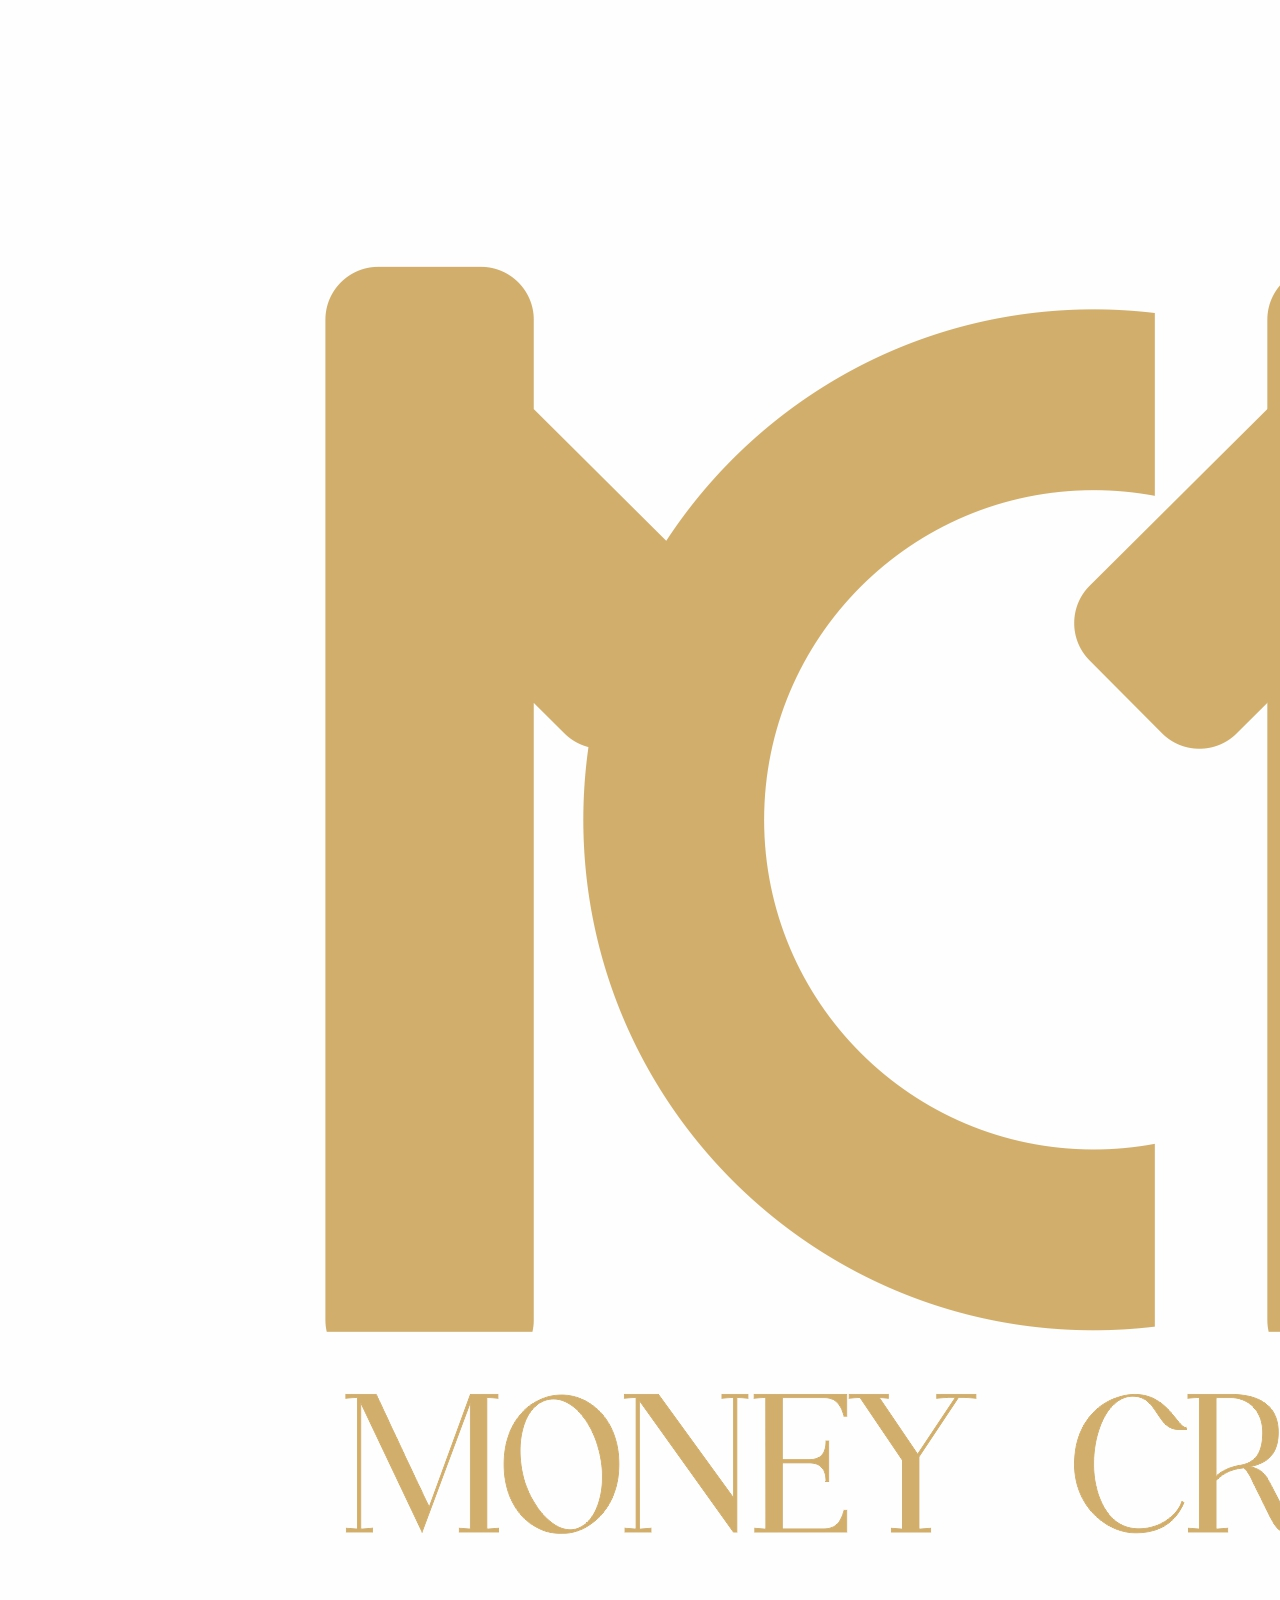
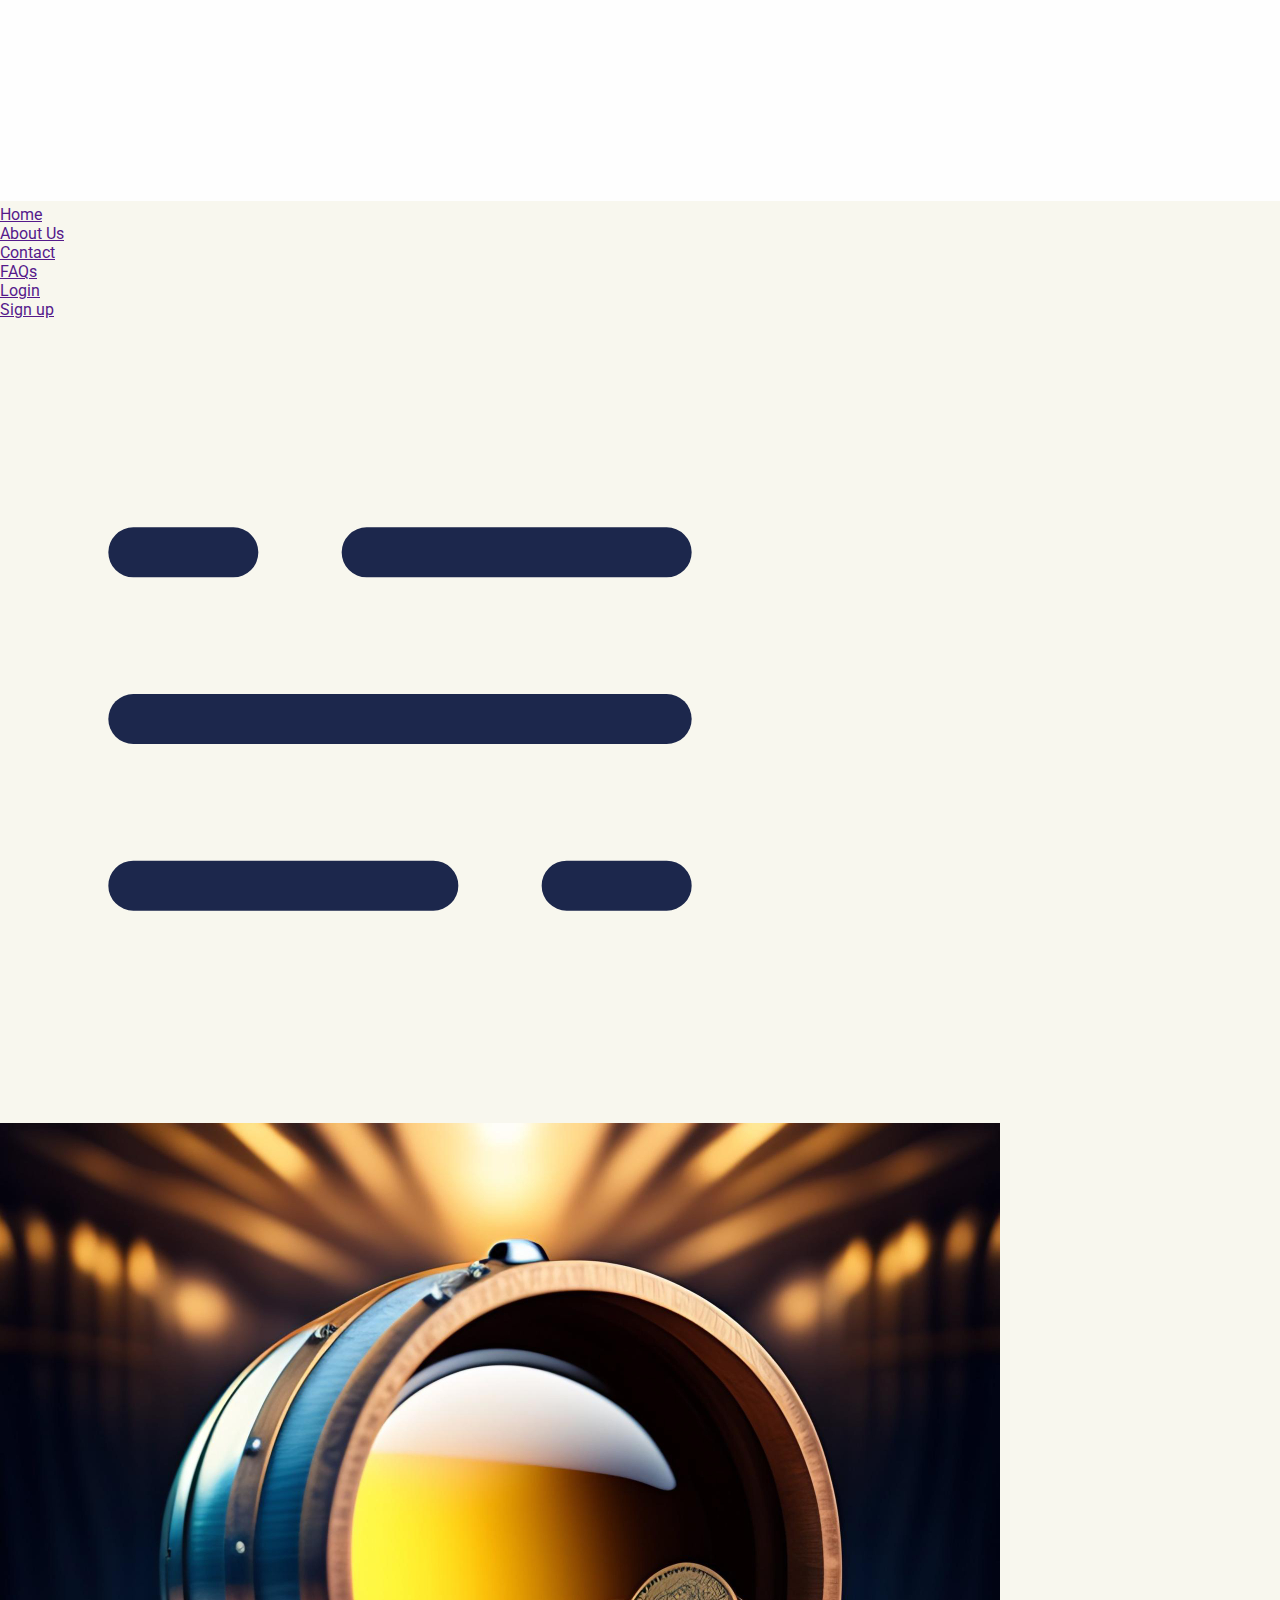
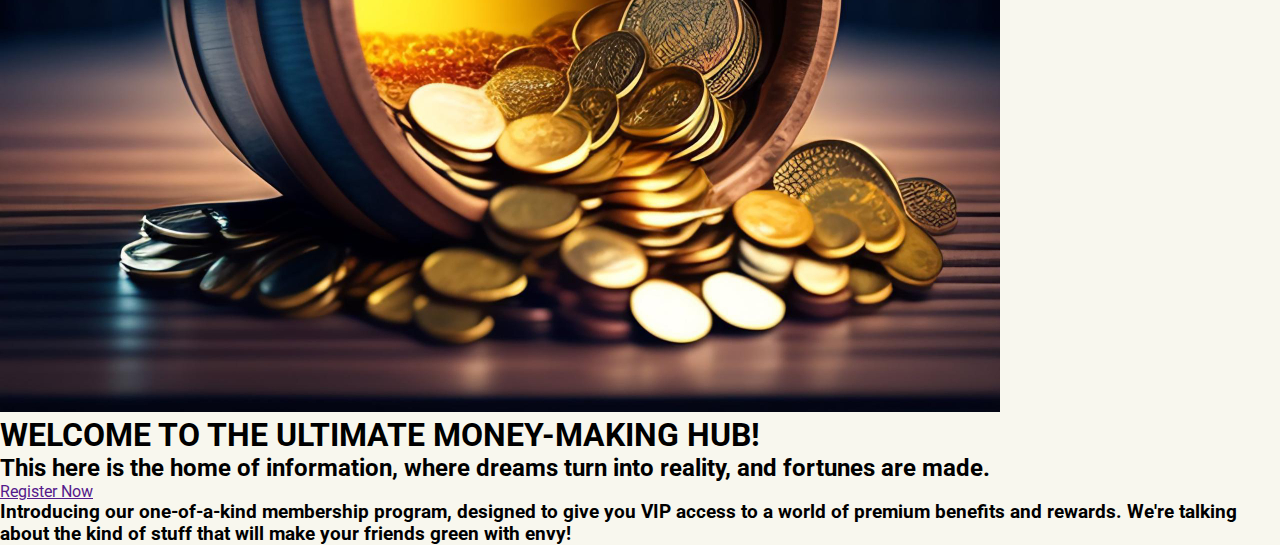
==== index.html @ 282dfa85 "Add files via upload" ====
<!DOCTYPE html>
<html lang="en">
<head>
    <meta charset="UTF-8">
    <meta name="viewport" content="width=device-width, initial-scale=1.0">
    <link rel="shortcut icon" href="Images/Money Crib 2.jpg" type="image/x-icon">
    <link href="https://fonts.googleapis.com/css2?family=Space+Mono:ital,wght@0,400;0,700;1,400;1,700&display=swap" rel="stylesheet">
    <link href="https://fonts.googleapis.com/css2?family=Roboto:ital,wght@0,300;0,400;0,500;0,700;0,900;1,300;1,400;1,500;1,700;1,900&display=swap" rel="stylesheet">
    <link rel="stylesheet" href="style.css">
    <title>MoneyCrib | Hompage</title>
</head>
<body>
    
    <main>
        <nav class="mobile-nav">
            <a href="index.html"><img class="logo" src="Images/Money Crib 2.jpg" alt=""></a>
            <div class="menu-container">
                <ul>
                    <li><a href="">Home</a></li>
                    <li><a href="">About Us</a></li>
                    <li><a href="">Contact</a></li>
                    <li><a href="">FAQs</a></li>
                    <ul>
                        <li><a href="">Login</a></li>
                        <li><a href="">Sign up</a></li>
                        
                    </ul>
                </ul>
            </div>
            <img class="hamburger-menu" src="Images/hamburger-menu-svgrepo-com.svg" alt="">
        </nav>
        
        <section>
            <div>
                <div class="Image-container">
                    <img class="gold-image" src="Images/barrel-with-gold-coins-it-lot-gold-coins-top.jpg" alt="gold-coins">
                    <div class="paragraph-container">
                        <h1>
                            WELCOME TO THE ULTIMATE MONEY-MAKING HUB!
                        </h1>
                    </div>
                </div>
            </div>

            <h2 class="this-here">This here is the home of   information, where dreams turn into reality, and fortunes are made.
            </h2>

            <a class="register-link" href="">Register Now</a>

            <h3 class="Introducing">
                Introducing our one-of-a-kind membership program, designed to give you VIP access to a world of 
                premium benefits and rewards. We're talking about the kind of stuff that will make your friends green 
                with envy!
            </h3>

            

        </section>
        

    </main>








</body>
</html>
---- style.css ----
*{
    margin: 0;
    padding: 0;
}

body {
    background-color: rgb(248, 247, 238);
    font-family: "Roboto", Arial, Helvetica, sans-serif;
    
}


:root {
    --clr-primary-1: rgb(141, 120, 0);
    --clr-primary-2: rgb(255, 255, 255);

    --ff-primary: "Roboto", sans-serif;
    --ff-secondary: "Space Mono", sans-serif;
}

@media (width <= 600px) {
    .mobile-nav {
        background-color: rgb(255, 252, 235);
        padding: 20px 40px;
        display: flex;
        align-items: center;
        justify-content: space-between;
        box-shadow: 5px 5px 5px rgba(0,0,0, .2);
        position: relative;
        margin: auto;
    }
    
    .logo {
        width: 60px;
        border-radius: 50%;
    }
    
    .hamburger-menu {
        width: 50px;
        
    }
    
    .menu-container {
        display: none;
        position: absolute;
        bottom: -370px;
        left: 0;
        right: 0;
    }
    
    .menu-container li {
        list-style: none;
        display: block;
    }
    
    .menu-container ul li a {
        display: block;
        text-decoration: none;
        background-color: rgb(43, 36, 1);
        color: white;
        padding: 20px;
        font-size: large;
        transition: .3s;
    }
    
    .menu-container ul li a:hover {
        padding-left: 40px;
        background-color: rgb(92, 77, 1);
    }

    .Image-container {
        display: flex;
        position: relative;
        margin: auto;
        
    }

    .gold-image {
        width: 100%;
    }

    .paragraph-container {
        background-color: var(--clr-primary-1);
        position: absolute;
        bottom: -50px;
        margin: 0 30px;
        padding: 15px;
        box-shadow: 5px 5px 5px rgba(0,0,0, .2);
    }

    .paragraph-container h1 {
        text-align: center;
        color: var(--clr-primary-2);
        font-family: var(--ff-secondary);
        line-height: 30px;
    }

    .this-here {
        margin: 0 30px;
        margin-top: 80px;
        margin-bottom: 30px;
        text-align: center;
        font-weight: 900;
        line-height: 30px;
        
    }

    .register-link {
        text-decoration: none;
        background-color: var(--clr-primary-1);
        color: var(--clr-primary-2);
        font-size: large;
        display: flex;
        justify-content: center;
        margin: 0 60px;
        padding: 20px;
        border: none;
        border-radius: 10px;
        font-weight: 800;
        margin-bottom: 30px;
    }

    .Introducing {
        text-align: center;
        margin: 0 30px;
        margin-bottom: 300px;
        font-weight: 400;
        line-height: 30px;
    }
}


@media (width >= 600px ) {

}
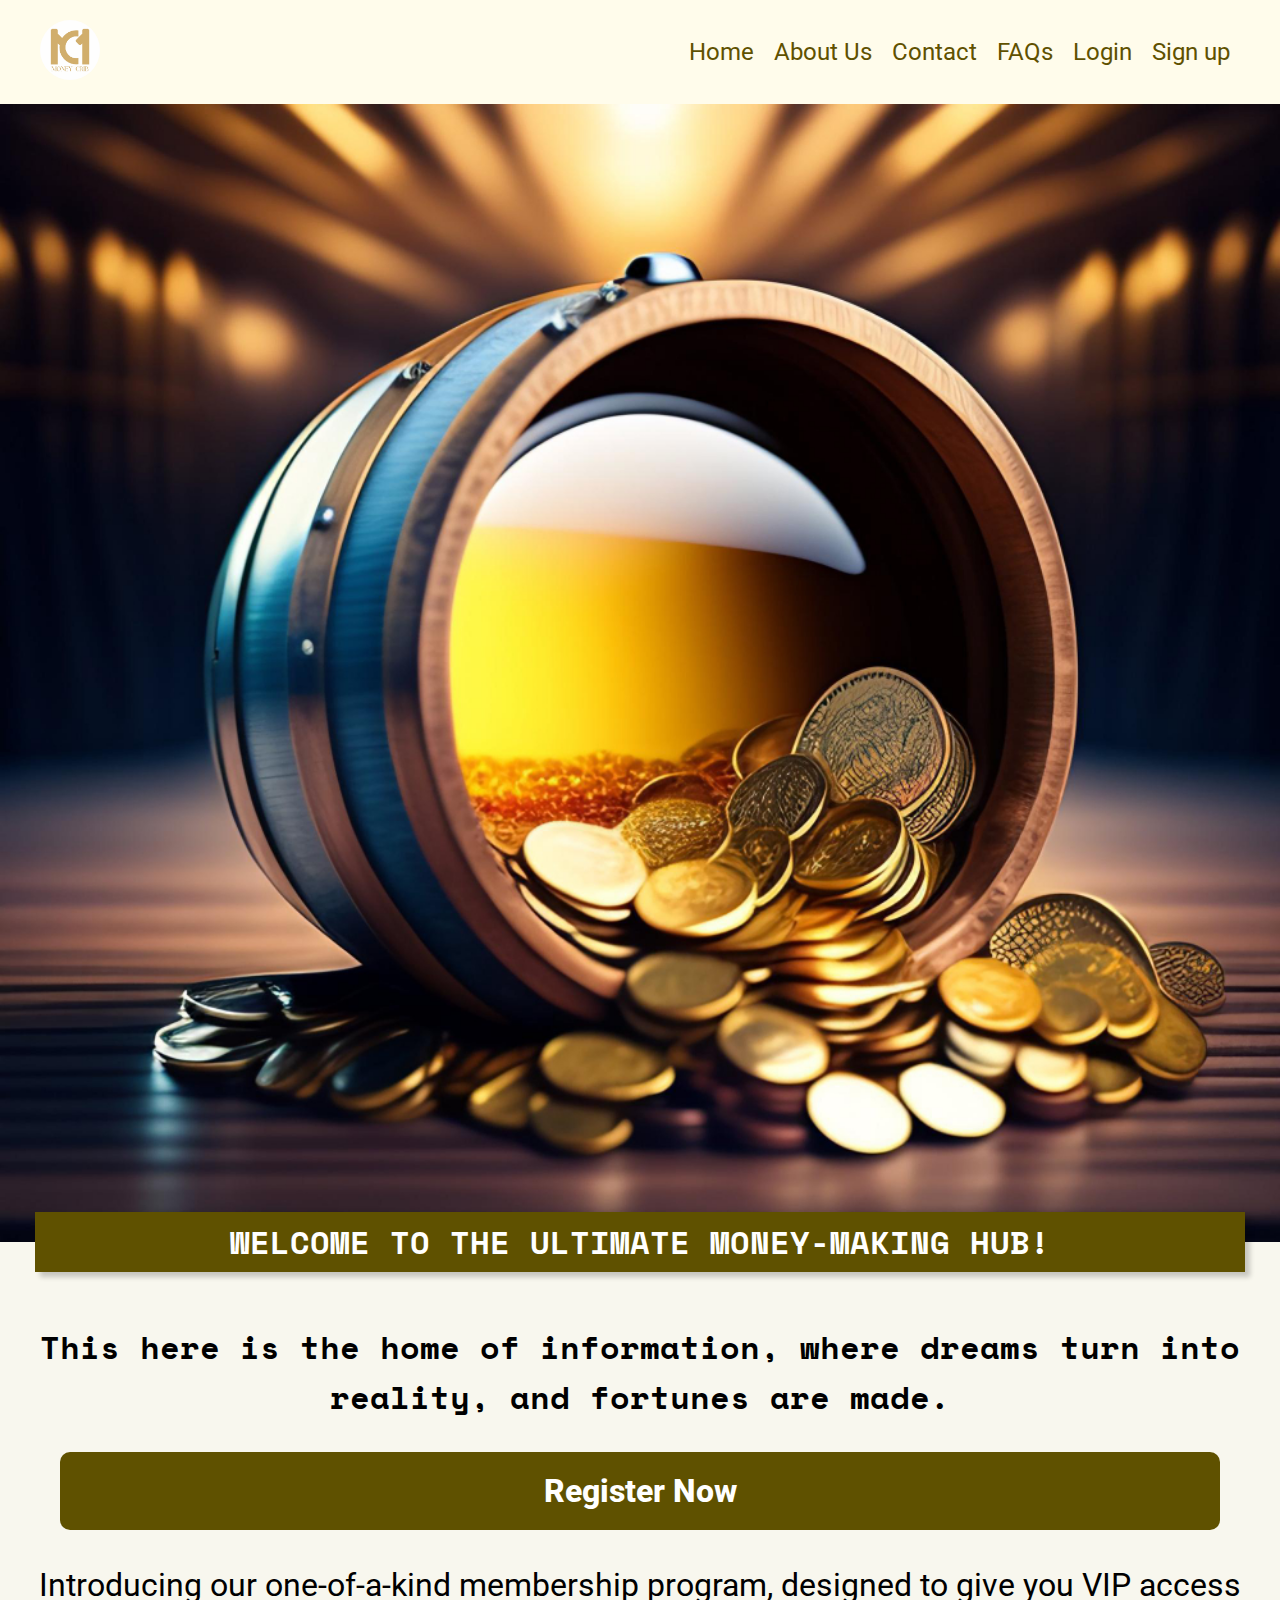
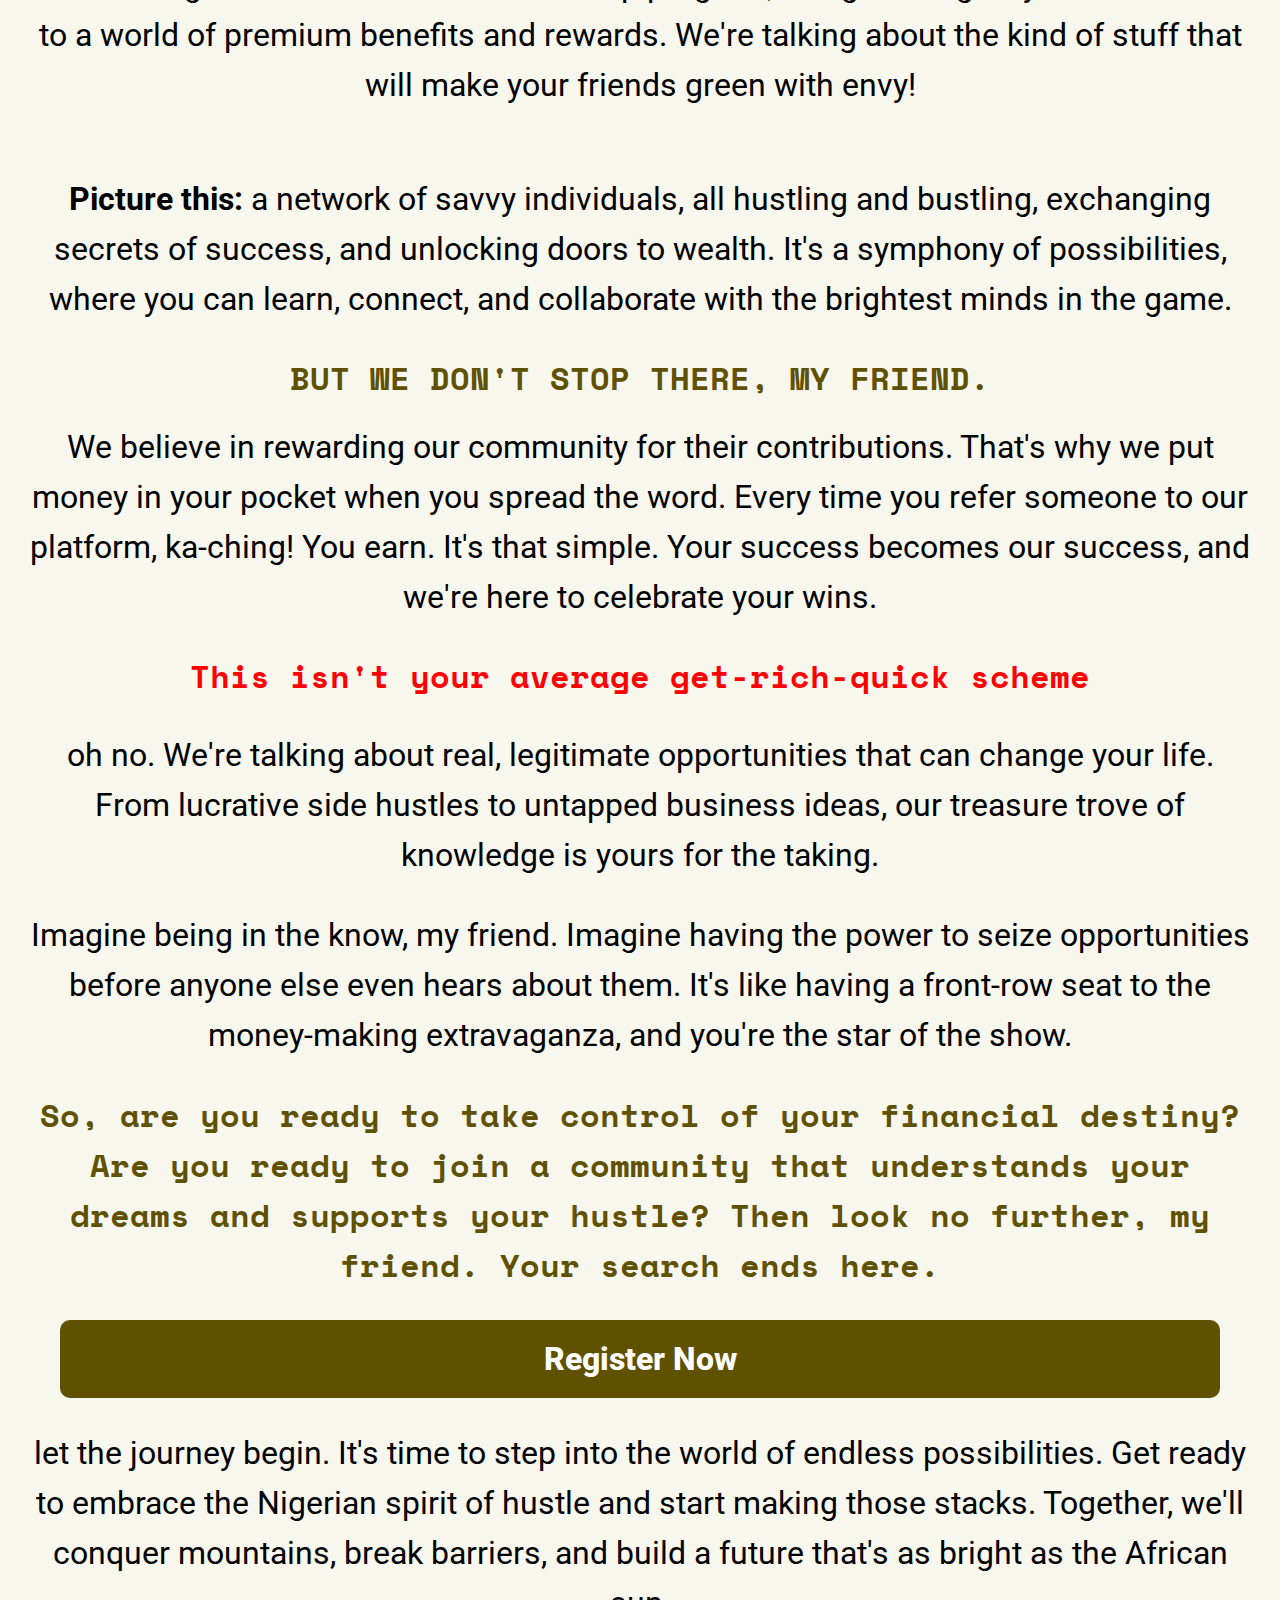
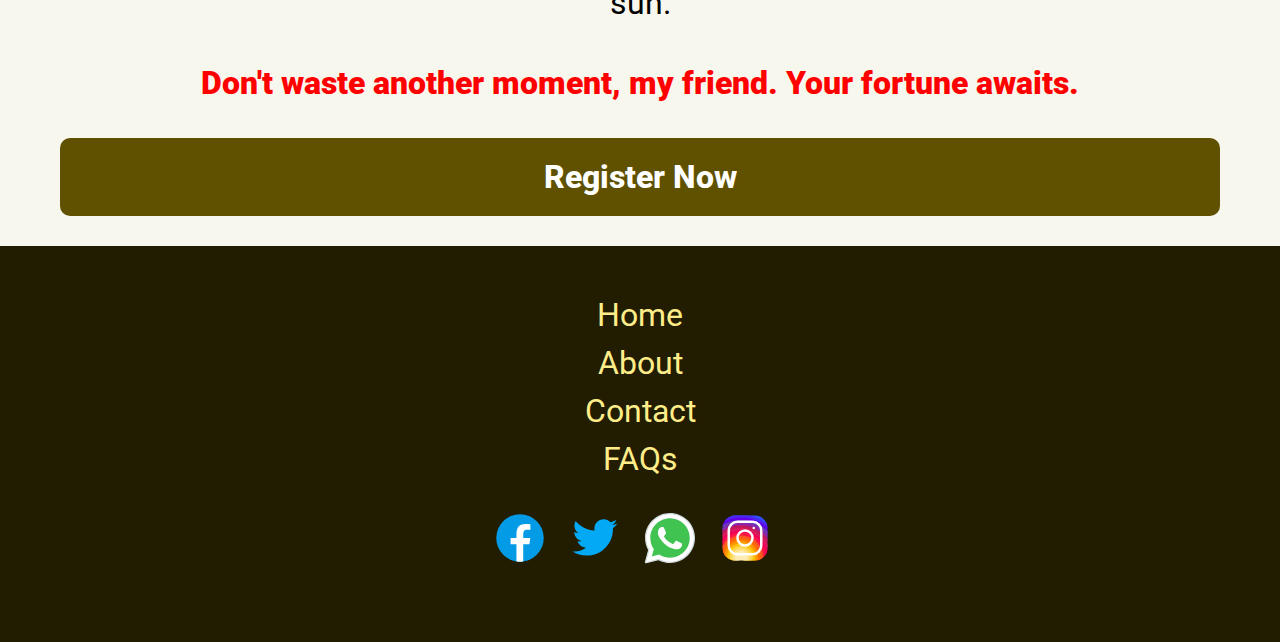
==== commit 832b8731: "Add files via upload" ====
--- a/index.html
+++ b/index.html
@@ -42,7 +42,7 @@
                 </div>
             </div>
 
-            <h2 class="this-here">This here is the home of   information, where dreams turn into reality, and fortunes are made.
+            <h2 class="this-here">This      here is the home of   information, where dreams turn into reality, and fortunes are made.
             </h2>
 
             <a class="register-link" href="">Register Now</a>
@@ -53,10 +53,99 @@
                 with envy!
             </h3>
 
-            
+            <div>
+                <img class="thoughtful-man" src="Images/closeup-shot-thoughtful-african-american-man-rubbing-beard-looking-upper-left-corner-focused-thinking.jpg" alt="">
 
+                <h3 class="Introducing">
+                    <b>Picture this:</b> a network of savvy individuals, all hustling and bustling, exchanging secrets of success, and 
+                    unlocking doors to wealth. It's a symphony of possibilities, where you can learn, connect, and 
+                    collaborate with the brightest minds in the game.
+                </h3>
+            </div>
+
+            <h1 class="stop-there">
+                But we don't stop there, my friend.
+            </h1>
+
+            <h3 class="we-believe">
+                We believe in rewarding our community for their contributions. 
+                That's why we put money in your pocket when you spread the word. Every time you refer someone to 
+                our platform, ka-ching! You earn. It's that simple. Your success becomes our success, and we're here to 
+                celebrate your wins.
+            </h3>
+
+            <h1 class="scheme">
+                This isn't your average get-rich-quick scheme
+            </h1>
+
+            <h3 class="oh-no">
+                oh no. We're talking about real, legitimate opportunities 
+                that can change your life. From lucrative side hustles to untapped business ideas, our treasure trove of 
+                knowledge is yours for the taking.
+            </h3>
+
+            <h3 class="oh-no">
+                Imagine being in the know, my friend. Imagine having the power to seize opportunities before anyone 
+                else even hears about them. It's like having a front-row seat to the money-making extravaganza, and 
+                you're the star of the show.
+            </h3>
+
+            <h1 class="ready">
+                So, are you ready to take control of your financial destiny? Are you ready to join a community that 
+                understands your dreams and supports your hustle? Then look no further, my friend. Your search ends 
+                here.
+            </h1>
+
+            <a class="register-link" href="">Register Now</a>
+
+            <h3 class="journey-begin">
+                let the journey begin. It's time to step into the world of endless 
+                possibilities. Get ready to embrace the Nigerian spirit of hustle and start making those stacks. Together, 
+                we'll conquer mountains, break barriers, and build a future that's as bright as the African sun.
+
+                <h3 class="dont-waste">Don't waste another moment, my friend. Your fortune awaits.</h3>
+            </h3>
+
+            <a class="register-link" href="">Register Now</a>
         </section>
         
+
+        <footer>
+            <div class="links-container">
+                <ul>
+                    <li><a href="">Home</a></li>
+                    <li><a href="">About</a></li>
+                    <li><a href="">Contact</a></li>
+                    <li><a href="">FAQs</a></li>
+                </ul>
+            </div>
+                
+            <div class="social-icon-container">
+                <ul class="social-list">
+                    <li>
+                        <svg xmlns="http://www.w3.org/2000/ svg" x="0px" y="0px" width="100" height="100" viewBox="0 0 48 48">
+                            <path fill="#039be5" d="M24 5A19 19 0 1 0 24 43A19 19 0 1 0 24 5Z"></path><path fill="#fff" d="M26.572,29.036h4.917l0.772-4.995h-5.69v-2.73c0-2.075,0.678-3.915,2.619-3.915h3.119v-4.359c-0.548-0.074-1.707-0.236-3.897-0.236c-4.573,0-7.254,2.415-7.254,7.917v3.323h-4.701v4.995h4.701v13.729C22.089,42.905,23.032,43,24,43c0.875,0,1.729-0.08,2.572-0.194V29.036z"></path>
+                        </svg>
+                    </li>
+                    <li>
+                        <svg xmlns="http://www.w3.org/2000/svg" x="0px" y="0px" width="100" height="100" viewBox="0 0 48 48">
+                            <path fill="#03A9F4" d="M42,12.429c-1.323,0.586-2.746,0.977-4.247,1.162c1.526-0.906,2.7-2.351,3.251-4.058c-1.428,0.837-3.01,1.452-4.693,1.776C34.967,9.884,33.05,9,30.926,9c-4.08,0-7.387,3.278-7.387,7.32c0,0.572,0.067,1.129,0.193,1.67c-6.138-0.308-11.582-3.226-15.224-7.654c-0.64,1.082-1,2.349-1,3.686c0,2.541,1.301,4.778,3.285,6.096c-1.211-0.037-2.351-0.374-3.349-0.914c0,0.022,0,0.055,0,0.086c0,3.551,2.547,6.508,5.923,7.181c-0.617,0.169-1.269,0.263-1.941,0.263c-0.477,0-0.942-0.054-1.392-0.135c0.94,2.902,3.667,5.023,6.898,5.086c-2.528,1.96-5.712,3.134-9.174,3.134c-0.598,0-1.183-0.034-1.761-0.104C9.268,36.786,13.152,38,17.321,38c13.585,0,21.017-11.156,21.017-20.834c0-0.317-0.01-0.633-0.025-0.945C39.763,15.197,41.013,13.905,42,12.429"></path>
+                        </svg>
+                    </li>
+                    <li>
+                        <svg xmlns="http://www.w3.org/2000/svg" x="0px" y="0px" width="100" height="100" viewBox="0 0 48 48">
+                            <path fill="#fff" d="M4.868,43.303l2.694-9.835C5.9,30.59,5.026,27.324,5.027,23.979C5.032,13.514,13.548,5,24.014,5c5.079,0.002,9.845,1.979,13.43,5.566c3.584,3.588,5.558,8.356,5.556,13.428c-0.004,10.465-8.522,18.98-18.986,18.98c-0.001,0,0,0,0,0h-0.008c-3.177-0.001-6.3-0.798-9.073-2.311L4.868,43.303z"></path><path fill="#fff" d="M4.868,43.803c-0.132,0-0.26-0.052-0.355-0.148c-0.125-0.127-0.174-0.312-0.127-0.483l2.639-9.636c-1.636-2.906-2.499-6.206-2.497-9.556C4.532,13.238,13.273,4.5,24.014,4.5c5.21,0.002,10.105,2.031,13.784,5.713c3.679,3.683,5.704,8.577,5.702,13.781c-0.004,10.741-8.746,19.48-19.486,19.48c-3.189-0.001-6.344-0.788-9.144-2.277l-9.875,2.589C4.953,43.798,4.911,43.803,4.868,43.803z"></path><path fill="#cfd8dc" d="M24.014,5c5.079,0.002,9.845,1.979,13.43,5.566c3.584,3.588,5.558,8.356,5.556,13.428c-0.004,10.465-8.522,18.98-18.986,18.98h-0.008c-3.177-0.001-6.3-0.798-9.073-2.311L4.868,43.303l2.694-9.835C5.9,30.59,5.026,27.324,5.027,23.979C5.032,13.514,13.548,5,24.014,5 M24.014,42.974C24.014,42.974,24.014,42.974,24.014,42.974C24.014,42.974,24.014,42.974,24.014,42.974 M24.014,42.974C24.014,42.974,24.014,42.974,24.014,42.974C24.014,42.974,24.014,42.974,24.014,42.974 M24.014,4C24.014,4,24.014,4,24.014,4C12.998,4,4.032,12.962,4.027,23.979c-0.001,3.367,0.849,6.685,2.461,9.622l-2.585,9.439c-0.094,0.345,0.002,0.713,0.254,0.967c0.19,0.192,0.447,0.297,0.711,0.297c0.085,0,0.17-0.011,0.254-0.033l9.687-2.54c2.828,1.468,5.998,2.243,9.197,2.244c11.024,0,19.99-8.963,19.995-19.98c0.002-5.339-2.075-10.359-5.848-14.135C34.378,6.083,29.357,4.002,24.014,4L24.014,4z"></path><path fill="#40c351" d="M35.176,12.832c-2.98-2.982-6.941-4.625-11.157-4.626c-8.704,0-15.783,7.076-15.787,15.774c-0.001,2.981,0.833,5.883,2.413,8.396l0.376,0.597l-1.595,5.821l5.973-1.566l0.577,0.342c2.422,1.438,5.2,2.198,8.032,2.199h0.006c8.698,0,15.777-7.077,15.78-15.776C39.795,19.778,38.156,15.814,35.176,12.832z"></path><path fill="#fff" fill-rule="evenodd" d="M19.268,16.045c-0.355-0.79-0.729-0.806-1.068-0.82c-0.277-0.012-0.593-0.011-0.909-0.011c-0.316,0-0.83,0.119-1.265,0.594c-0.435,0.475-1.661,1.622-1.661,3.956c0,2.334,1.7,4.59,1.937,4.906c0.237,0.316,3.282,5.259,8.104,7.161c4.007,1.58,4.823,1.266,5.693,1.187c0.87-0.079,2.807-1.147,3.202-2.255c0.395-1.108,0.395-2.057,0.277-2.255c-0.119-0.198-0.435-0.316-0.909-0.554s-2.807-1.385-3.242-1.543c-0.435-0.158-0.751-0.237-1.068,0.238c-0.316,0.474-1.225,1.543-1.502,1.859c-0.277,0.317-0.554,0.357-1.028,0.119c-0.474-0.238-2.002-0.738-3.815-2.354c-1.41-1.257-2.362-2.81-2.639-3.285c-0.277-0.474-0.03-0.731,0.208-0.968c0.213-0.213,0.474-0.554,0.712-0.831c0.237-0.277,0.316-0.475,0.474-0.791c0.158-0.317,0.079-0.594-0.04-0.831C20.612,19.329,19.69,16.983,19.268,16.045z" clip-rule="evenodd"></path>
+                            </svg>
+                    </li>
+                    <li>
+                        <svg xmlns="http://www.w3.org/2000/svg" x="0px" y="0px" width="100" height="100" viewBox="0 0 48 48">
+                            <path fill="#304ffe" d="M41.67,13.48c-0.4,0.26-0.97,0.5-1.21,0.77c-0.09,0.09-0.14,0.19-0.12,0.29v1.03l-0.3,1.01l-0.3,1l-0.33,1.1 l-0.68,2.25l-0.66,2.22l-0.5,1.67c0,0.26-0.01,0.52-0.03,0.77c-0.07,0.96-0.27,1.88-0.59,2.74c-0.19,0.53-0.42,1.04-0.7,1.52 c-0.1,0.19-0.22,0.38-0.34,0.56c-0.4,0.63-0.88,1.21-1.41,1.72c-0.41,0.41-0.86,0.79-1.35,1.11c0,0,0,0-0.01,0 c-0.08,0.07-0.17,0.13-0.27,0.18c-0.31,0.21-0.64,0.39-0.98,0.55c-0.23,0.12-0.46,0.22-0.7,0.31c-0.05,0.03-0.11,0.05-0.16,0.07 c-0.57,0.27-1.23,0.45-1.89,0.54c-0.04,0.01-0.07,0.01-0.11,0.02c-0.4,0.07-0.79,0.13-1.19,0.16c-0.18,0.02-0.37,0.03-0.55,0.03 l-0.71-0.04l-3.42-0.18c0-0.01-0.01,0-0.01,0l-1.72-0.09c-0.13,0-0.27,0-0.4-0.01c-0.54-0.02-1.06-0.08-1.58-0.19 c-0.01,0-0.01,0-0.01,0c-0.95-0.18-1.86-0.5-2.71-0.93c-0.47-0.24-0.93-0.51-1.36-0.82c-0.18-0.13-0.35-0.27-0.52-0.42 c-0.48-0.4-0.91-0.83-1.31-1.27c-0.06-0.06-0.11-0.12-0.16-0.18c-0.06-0.06-0.12-0.13-0.17-0.19c-0.38-0.48-0.7-0.97-0.96-1.49 c-0.24-0.46-0.43-0.95-0.58-1.49c-0.06-0.19-0.11-0.37-0.15-0.57c-0.01-0.01-0.02-0.03-0.02-0.05c-0.1-0.41-0.19-0.84-0.24-1.27 c-0.06-0.33-0.09-0.66-0.09-1c-0.02-0.13-0.02-0.27-0.02-0.4l1.91-2.95l1.87-2.88l0.85-1.31l0.77-1.18l0.26-0.41v-1.03 c0.02-0.23,0.03-0.47,0.02-0.69c-0.01-0.7-0.15-1.38-0.38-2.03c-0.22-0.69-0.53-1.34-0.85-1.94c-0.38-0.69-0.78-1.31-1.11-1.87 C14,7.4,13.66,6.73,13.75,6.26C14.47,6.09,15.23,6,16,6h16c4.18,0,7.78,2.6,9.27,6.26C41.43,12.65,41.57,13.06,41.67,13.48z"></path><path fill="#4928f4" d="M42,16v0.27l-1.38,0.8l-0.88,0.51l-0.97,0.56l-1.94,1.13l-1.9,1.1l-1.94,1.12l-0.77,0.45 c0,0.48-0.12,0.92-0.34,1.32c-0.31,0.58-0.83,1.06-1.49,1.47c-0.67,0.41-1.49,0.74-2.41,0.98c0,0,0-0.01-0.01,0 c-3.56,0.92-8.42,0.5-10.78-1.26c-0.66-0.49-1.12-1.09-1.32-1.78c-0.06-0.23-0.09-0.48-0.09-0.73v-7.19 c0.01-0.15-0.09-0.3-0.27-0.45c-0.54-0.43-1.81-0.84-3.23-1.25c-1.11-0.31-2.3-0.62-3.3-0.92c-0.79-0.24-1.46-0.48-1.86-0.71 c0.18-0.35,0.39-0.7,0.61-1.03c1.4-2.05,3.54-3.56,6.02-4.13C14.47,6.09,15.23,6,16,6h10.8c5.37,0.94,10.32,3.13,14.47,6.26 c0.16,0.39,0.3,0.8,0.4,1.22c0.18,0.66,0.29,1.34,0.32,2.05C42,15.68,42,15.84,42,16z"></path><path fill="#6200ea" d="M42,16v4.41l-0.22,0.68l-0.75,2.33l-0.78,2.4l-0.41,1.28l-0.38,1.19l-0.37,1.13l-0.36,1.12l-0.19,0.59 l-0.25,0.78c0,0.76-0.02,1.43-0.07,2c-0.01,0.06-0.02,0.12-0.02,0.18c-0.06,0.53-0.14,0.98-0.27,1.36 c-0.01,0.06-0.03,0.12-0.05,0.17c-0.26,0.72-0.65,1.18-1.23,1.48c-0.14,0.08-0.3,0.14-0.47,0.2c-0.53,0.18-1.2,0.27-2.02,0.32 c-0.6,0.04-1.29,0.05-2.07,0.05H31.4l-1.19-0.05L30,37.61l-2.17-0.09l-2.2-0.09l-7.25-0.3l-1.88-0.08h-0.26 c-0.78-0.01-1.45-0.06-2.03-0.14c-0.84-0.13-1.49-0.35-1.98-0.68c-0.7-0.45-1.11-1.11-1.35-2.03c-0.06-0.22-0.11-0.45-0.14-0.7 c-0.1-0.58-0.15-1.25-0.18-2c0-0.15,0-0.3-0.01-0.46c-0.01-0.01,0-0.01,0-0.01v-0.58c-0.01-0.29-0.01-0.59-0.01-0.9l0.05-1.61 l0.03-1.15l0.04-1.34v-0.19l0.07-2.46l0.07-2.46l0.07-2.31l0.06-2.27l0.02-0.6c0-0.31-1.05-0.49-2.22-0.64 c-0.93-0.12-1.95-0.23-2.56-0.37c0.05-0.23,0.1-0.46,0.16-0.68c0.18-0.72,0.45-1.4,0.79-2.05c0.18-0.35,0.39-0.7,0.61-1.03 c2.16-0.95,4.41-1.69,6.76-2.17c2.06-0.43,4.21-0.66,6.43-0.66c7.36,0,14.16,2.49,19.54,6.69c0.52,0.4,1.03,0.83,1.53,1.28 C42,15.68,42,15.84,42,16z"></path><path fill="#673ab7" d="M42,18.37v4.54l-0.55,1.06l-1.05,2.05l-0.56,1.08l-0.51,0.99l-0.22,0.43c0,0.31,0,0.61-0.02,0.9 c0,0.43-0.02,0.84-0.05,1.22c-0.04,0.45-0.1,0.86-0.16,1.24c-0.15,0.79-0.36,1.47-0.66,2.03c-0.04,0.07-0.08,0.14-0.12,0.2 c-0.11,0.18-0.24,0.35-0.38,0.51c-0.18,0.22-0.38,0.41-0.61,0.57c-0.34,0.26-0.74,0.47-1.2,0.63c-0.57,0.21-1.23,0.35-2.01,0.43 c-0.51,0.05-1.07,0.08-1.68,0.08l-0.42,0.02l-2.08,0.12h-0.01L27.5,36.6l-2.25,0.13l-3.1,0.18l-3.77,0.22l-0.55,0.03 c-0.51,0-0.99-0.03-1.45-0.09c-0.05-0.01-0.09-0.02-0.14-0.02c-0.68-0.11-1.3-0.29-1.86-0.54c-0.68-0.3-1.27-0.7-1.77-1.18 c-0.44-0.43-0.82-0.92-1.13-1.47c-0.07-0.13-0.14-0.25-0.2-0.39c-0.3-0.59-0.54-1.25-0.72-1.97c-0.03-0.12-0.06-0.25-0.08-0.38 c-0.06-0.23-0.11-0.47-0.14-0.72c-0.11-0.64-0.17-1.32-0.2-2.03v-0.01c-0.01-0.29-0.02-0.57-0.02-0.87l-0.49-1.17l-0.07-0.18 L9.5,25.99L8.75,24.2l-0.12-0.29l-0.72-1.73l-0.8-1.93c0,0,0,0-0.01,0L6.29,18.3L6,17.59V16c0-0.63,0.06-1.25,0.17-1.85 c0.05-0.23,0.1-0.46,0.16-0.68c0.85-0.49,1.74-0.94,2.65-1.34c2.08-0.93,4.31-1.62,6.62-2.04c1.72-0.31,3.51-0.48,5.32-0.48 c7.31,0,13.94,2.65,19.12,6.97c0.2,0.16,0.39,0.32,0.58,0.49C41.09,17.48,41.55,17.91,42,18.37z"></path><path fill="#8e24aa" d="M42,21.35v5.14l-0.57,1.19l-1.08,2.25l-0.01,0.03c0,0.43-0.02,0.82-0.05,1.17c-0.1,1.15-0.38,1.88-0.84,2.33 c-0.33,0.34-0.74,0.53-1.25,0.63c-0.03,0.01-0.07,0.01-0.1,0.02c-0.16,0.03-0.33,0.05-0.51,0.05c-0.62,0.06-1.35,0.02-2.19-0.04 c-0.09,0-0.19-0.01-0.29-0.02c-0.61-0.04-1.26-0.08-1.98-0.11c-0.39-0.01-0.8-0.02-1.22-0.02h-0.02l-1.01,0.08h-0.01l-2.27,0.16 l-2.59,0.2l-0.38,0.03l-3.03,0.22l-1.57,0.12l-1.55,0.11c-0.27,0-0.53,0-0.79-0.01c0,0-0.01-0.01-0.01,0 c-1.13-0.02-2.14-0.09-3.04-0.26c-0.83-0.14-1.56-0.36-2.18-0.69c-0.64-0.31-1.17-0.75-1.6-1.31c-0.41-0.55-0.71-1.24-0.9-2.07 c0-0.01,0-0.01,0-0.01c-0.14-0.67-0.22-1.45-0.22-2.33l-0.15-0.27L9.7,26.35l-0.13-0.22L9.5,25.99l-0.93-1.65l-0.46-0.83 l-0.58-1.03l-1-1.79L6,19.75v-3.68c0.88-0.58,1.79-1.09,2.73-1.55c1.14-0.58,2.32-1.07,3.55-1.47c1.34-0.44,2.74-0.79,4.17-1.02 c1.45-0.24,2.94-0.36,4.47-0.36c6.8,0,13.04,2.43,17.85,6.47c0.22,0.17,0.43,0.36,0.64,0.54c0.84,0.75,1.64,1.56,2.37,2.41 C41.86,21.18,41.94,21.26,42,21.35z"></path><path fill="#c2185b" d="M42,24.71v7.23c-0.24-0.14-0.57-0.31-0.98-0.49c-0.22-0.11-0.47-0.22-0.73-0.32 c-0.38-0.17-0.79-0.33-1.25-0.49c-0.1-0.04-0.2-0.07-0.31-0.1c-0.18-0.07-0.37-0.13-0.56-0.19c-0.59-0.18-1.24-0.35-1.92-0.5 c-0.26-0.05-0.53-0.1-0.8-0.14c-0.87-0.15-1.8-0.24-2.77-0.25c-0.08-0.01-0.17-0.01-0.25-0.01l-2.57,0.02l-3.5,0.02h-0.01 l-7.49,0.06c-2.38,0-3.84,0.57-4.72,0.8c0,0-0.01,0-0.01,0.01c-0.93,0.24-1.22,0.09-1.3-1.54c-0.02-0.45-0.03-1.03-0.03-1.74 l-0.56-0.43l-0.98-0.74l-0.6-0.46l-0.12-0.09L8.88,24.1l-0.25-0.19l-0.52-0.4l-0.96-0.72L6,21.91v-3.4 c0.1-0.08,0.19-0.15,0.29-0.21c1.45-1,3-1.85,4.64-2.54c1.46-0.62,3-1.11,4.58-1.46c0.43-0.09,0.87-0.18,1.32-0.24 c1.33-0.23,2.7-0.34,4.09-0.34c6.01,0,11.53,2.09,15.91,5.55c0.66,0.52,1.3,1.07,1.9,1.66c0.82,0.78,1.59,1.61,2.3,2.49 c0.14,0.18,0.28,0.36,0.42,0.55C41.64,24.21,41.82,24.46,42,24.71z"></path><path fill="#d81b60" d="M42,28.72V32c0,0.65-0.06,1.29-0.18,1.91c-0.18,0.92-0.49,1.8-0.91,2.62c-0.22,0.05-0.47,0.05-0.75,0.01 c-0.63-0.11-1.37-0.44-2.17-0.87c-0.04-0.01-0.08-0.03-0.11-0.05c-0.25-0.13-0.51-0.27-0.77-0.43c-0.53-0.29-1.09-0.61-1.65-0.91 c-0.12-0.06-0.24-0.12-0.35-0.18c-0.64-0.33-1.3-0.63-1.96-0.86c0,0,0,0-0.01,0c-0.14-0.05-0.29-0.1-0.44-0.14 c-0.57-0.16-1.15-0.26-1.71-0.26l-1.1-0.32l-4.87-1.41c0,0,0,0-0.01,0l-2.99-0.87h-0.01l-1.3-0.38c-3.76,0-6.07,1.6-7.19,0.99 c-0.44-0.23-0.7-0.81-0.79-1.95c-0.03-0.32-0.04-0.68-0.04-1.1l-1.17-0.57l-0.05-0.02h-0.01l-0.84-0.42L9.7,26.35l-0.07-0.03 l-0.17-0.09L7.5,25.28L6,24.55v-3.43c0.17-0.15,0.35-0.29,0.53-0.43c0.19-0.15,0.38-0.29,0.57-0.44c0.01,0,0.01,0,0.01,0 c1.18-0.85,2.43-1.6,3.76-2.22c1.55-0.74,3.2-1.31,4.91-1.68c0.25-0.06,0.51-0.12,0.77-0.16c1.42-0.27,2.88-0.41,4.37-0.41 c5.27,0,10.11,1.71,14.01,4.59c1.13,0.84,2.18,1.77,3.14,2.78c0.79,0.83,1.52,1.73,2.18,2.67c0.05,0.07,0.1,0.14,0.15,0.2 c0.37,0.54,0.71,1.09,1.03,1.66C41.64,28.02,41.82,28.37,42,28.72z"></path><path fill="#f50057" d="M41.82,33.91c-0.18,0.92-0.49,1.8-0.91,2.62c-0.19,0.37-0.4,0.72-0.63,1.06c-0.14,0.21-0.29,0.41-0.44,0.6 c-0.36-0.14-0.89-0.34-1.54-0.56c0,0,0,0,0-0.01c-0.49-0.17-1.05-0.35-1.65-0.52c-0.17-0.05-0.34-0.1-0.52-0.15 c-0.71-0.19-1.45-0.36-2.17-0.46c-0.6-0.1-1.19-0.16-1.74-0.16l-0.46-0.13h-0.01l-2.42-0.7l-1.49-0.43l-1.66-0.48h-0.01l-0.54-0.15 l-6.53-1.88l-1.88-0.54l-1.4-0.33l-2.28-0.54l-0.28-0.07c0,0,0,0-0.01,0l-2.29-0.53c0-0.01,0-0.01,0-0.01l-0.41-0.09l-0.21-0.05 l-1.67-0.39l-0.19-0.05l-1.42-1.17L6,27.9v-4.08c0.37-0.36,0.75-0.7,1.15-1.03c0.12-0.11,0.25-0.21,0.38-0.31 c0.12-0.1,0.25-0.2,0.38-0.3c0.91-0.69,1.87-1.31,2.89-1.84c1.3-0.7,2.68-1.26,4.13-1.66c0.28-0.09,0.56-0.17,0.85-0.23 c1.64-0.41,3.36-0.62,5.14-0.62c4.47,0,8.63,1.35,12.07,3.66c1.71,1.15,3.25,2.53,4.55,4.1c0.66,0.79,1.26,1.62,1.79,2.5 c0.05,0.07,0.09,0.13,0.13,0.2c0.32,0.53,0.62,1.08,0.89,1.64c0.25,0.5,0.47,1,0.67,1.52C41.34,32.25,41.6,33.07,41.82,33.91z"></path><path fill="#ff1744" d="M40.28,37.59c-0.14,0.21-0.29,0.41-0.44,0.6c-0.44,0.55-0.92,1.05-1.46,1.49c-0.47,0.39-0.97,0.74-1.5,1.04 c-0.2-0.05-0.4-0.11-0.61-0.19c-0.66-0.23-1.35-0.61-1.99-1.01c-0.96-0.61-1.79-1.27-2.16-1.57c-0.14-0.12-0.21-0.18-0.21-0.18 l-1.7-0.15L30,37.6l-2.2-0.19l-2.28-0.2l-3.37-0.3l-5.34-0.47l-0.02-0.01l-1.88-0.91l-1.9-0.92l-1.53-0.74l-0.33-0.16l-0.41-0.2 l-1.42-0.69L7.43,31.9l-0.59-0.29L6,31.35v-4.47c0.47-0.56,0.97-1.09,1.5-1.6c0.34-0.32,0.7-0.64,1.07-0.94 c0.06-0.05,0.12-0.1,0.18-0.14c0.04-0.05,0.09-0.08,0.13-0.1c0.59-0.48,1.21-0.91,1.85-1.3c0.74-0.47,1.52-0.89,2.33-1.24 c0.87-0.39,1.78-0.72,2.72-0.97c1.63-0.46,3.36-0.7,5.14-0.7c4.08,0,7.85,1.24,10.96,3.37c1.99,1.36,3.71,3.08,5.07,5.07 c0.45,0.64,0.85,1.32,1.22,2.02c0.13,0.26,0.26,0.52,0.37,0.78c0.12,0.25,0.23,0.5,0.34,0.75c0.21,0.52,0.4,1.04,0.57,1.58 c0.32,1,0.56,2.02,0.71,3.08C40.21,36.89,40.25,37.24,40.28,37.59z"></path><path fill="#ff5722" d="M38.39,39.42c0,0.08,0,0.17-0.01,0.26c-0.47,0.39-0.97,0.74-1.5,1.04c-0.22,0.12-0.44,0.24-0.67,0.34 c-0.23,0.11-0.46,0.21-0.7,0.3c-0.34-0.18-0.8-0.4-1.29-0.61c-0.69-0.31-1.44-0.59-2.02-0.68c-0.14-0.03-0.27-0.04-0.39-0.04 l-1.64-0.21h-0.02l-2.04-0.27l-2.06-0.27l-0.96-0.12l-7.56-0.98c-0.49,0-1.01-0.03-1.55-0.1c-0.66-0.06-1.35-0.16-2.04-0.3 c-0.68-0.12-1.37-0.28-2.03-0.45c-0.69-0.16-1.37-0.35-2-0.53c-0.73-0.22-1.41-0.43-1.98-0.62c-0.47-0.15-0.87-0.29-1.18-0.4 c-0.18-0.43-0.33-0.88-0.44-1.34C6.1,33.66,6,32.84,6,32v-1.67c0.32-0.53,0.67-1.05,1.06-1.54c0.71-0.94,1.52-1.8,2.4-2.56 c0.03-0.04,0.07-0.07,0.1-0.09l0.01-0.01c0.31-0.28,0.63-0.53,0.97-0.77c0.04-0.04,0.08-0.07,0.12-0.1 c0.16-0.12,0.33-0.24,0.51-0.35c1.43-0.97,3.01-1.73,4.7-2.24c1.6-0.48,3.29-0.73,5.05-0.73c3.49,0,6.75,1.03,9.47,2.79 c2.01,1.29,3.74,2.99,5.06,4.98c0.16,0.23,0.31,0.46,0.46,0.7c0.69,1.17,1.26,2.43,1.68,3.75c0.05,0.15,0.09,0.3,0.13,0.46 c0.08,0.27,0.15,0.55,0.21,0.83c0.02,0.07,0.04,0.14,0.06,0.22c0.14,0.63,0.24,1.29,0.31,1.95c0,0.01,0,0.01,0,0.01 C38.36,38.22,38.39,38.82,38.39,39.42z"></path><path fill="#ff6f00" d="M36.33,39.42c0,0.35-0.02,0.73-0.06,1.11c-0.02,0.18-0.04,0.36-0.06,0.53c-0.23,0.11-0.46,0.21-0.7,0.3 c-0.45,0.17-0.91,0.31-1.38,0.41c-0.32,0.07-0.65,0.13-0.98,0.16h-0.01c-0.31-0.19-0.67-0.42-1.04-0.68 c-0.67-0.47-1.37-1-1.93-1.43c-0.01-0.01-0.01-0.01-0.02-0.02c-0.59-0.45-1.01-0.79-1.01-0.79l-1.06,0.04l-2.04,0.07l-0.95,0.04 l-3.82,0.14l-3.23,0.12c-0.21,0.01-0.46,0.01-0.77,0h-0.01c-0.42-0.01-0.92-0.04-1.47-0.09c-0.64-0.05-1.34-0.11-2.05-0.18 c-0.69-0.08-1.39-0.16-2.06-0.24c-0.74-0.08-1.44-0.17-2.04-0.25c-0.47-0.06-0.88-0.11-1.21-0.15c-0.28-0.32-0.53-0.65-0.77-1.01 c-0.36-0.54-0.67-1.11-0.91-1.72c-0.18-0.43-0.33-0.88-0.44-1.34c0.29-0.89,0.67-1.73,1.12-2.54c0.36-0.66,0.78-1.29,1.24-1.89 c0.45-0.59,0.94-1.14,1.47-1.64v-0.01c0.15-0.15,0.3-0.29,0.45-0.42c0.28-0.26,0.57-0.5,0.87-0.73h0.01 c0.01-0.02,0.02-0.02,0.03-0.03c0.24-0.19,0.49-0.36,0.74-0.53c1.48-1.01,3.15-1.76,4.95-2.2c1.19-0.29,2.44-0.45,3.73-0.45 c2.54,0,4.94,0.61,7.05,1.71h0.01c1.81,0.93,3.41,2.21,4.7,3.75c0.71,0.82,1.32,1.72,1.82,2.67c0.35,0.64,0.65,1.31,0.9,1.99 c0.02,0.06,0.04,0.11,0.06,0.16c0.17,0.5,0.32,1.02,0.45,1.54c0.09,0.37,0.16,0.75,0.22,1.13c0.02,0.12,0.04,0.23,0.05,0.35 C36.28,37.99,36.33,38.7,36.33,39.42z"></path><path fill="#ff9800" d="M34.28,39.42v0.1c0,0.34-0.03,0.77-0.06,1.23c-0.03,0.34-0.06,0.69-0.09,1.02c-0.32,0.07-0.65,0.13-0.98,0.16 h-0.01C32.76,41.98,32.39,42,32,42h-1.75l-0.38-0.11l-1.97-0.6l-2-0.6l-4.63-1.39l-2-0.6c0,0-0.83,0.33-2,0.72h-0.01 c-0.45,0.15-0.94,0.31-1.46,0.47c-0.65,0.19-1.34,0.38-2.02,0.53c-0.7,0.16-1.39,0.28-2.01,0.33c-0.19,0.02-0.38,0.03-0.55,0.03 c-0.56-0.31-1.1-0.68-1.59-1.09c-0.43-0.36-0.83-0.75-1.2-1.18c-0.28-0.32-0.53-0.65-0.77-1.01c0.07-0.45,0.15-0.89,0.27-1.32 c0.3-1.19,0.77-2.33,1.39-3.37c0.34-0.59,0.72-1.16,1.16-1.69c0.01-0.03,0.04-0.06,0.07-0.08c-0.01-0.01,0-0.01,0-0.01 c0.13-0.17,0.27-0.33,0.41-0.48c0-0.01,0-0.01,0-0.01c0.41-0.44,0.83-0.86,1.29-1.25c0.16-0.13,0.31-0.26,0.48-0.39 c0.03-0.03,0.06-0.05,0.1-0.08c2.25-1.72,5.06-2.76,8.09-2.76c3.44,0,6.57,1.29,8.94,3.41c1.14,1.03,2.11,2.26,2.84,3.63 c0.06,0.1,0.12,0.21,0.17,0.32c0.09,0.18,0.18,0.37,0.26,0.57c0.33,0.72,0.59,1.48,0.77,2.26c0.02,0.08,0.04,0.16,0.06,0.24 c0.08,0.37,0.15,0.75,0.2,1.13C34.24,38.21,34.28,38.81,34.28,39.42z"></path><path fill="#ffc107" d="M32.22,39.42c0,0.2-0.01,0.42-0.02,0.65c-0.02,0.37-0.05,0.77-0.1,1.18c-0.02,0.25-0.06,0.5-0.1,0.75h-5.48 l-1.06-0.17l-4.14-0.66l-0.59-0.09l-1.35-0.22c-0.59,0-1.87,0.26-3.22,0.51c-0.71,0.13-1.43,0.27-2.08,0.36 c-0.08,0.01-0.16,0.02-0.23,0.03h-0.01c-0.7-0.15-1.38-0.38-2.02-0.68c-0.2-0.09-0.4-0.19-0.6-0.3c-0.56-0.31-1.1-0.68-1.59-1.09 c-0.01-0.12-0.02-0.22-0.02-0.27c0-0.26,0.01-0.51,0.03-0.76c0.04-0.64,0.13-1.26,0.27-1.86c0.22-0.91,0.54-1.79,0.97-2.6 c0.08-0.17,0.17-0.34,0.27-0.5c0.04-0.08,0.09-0.15,0.13-0.23c0.18-0.29,0.38-0.57,0.58-0.85c0.42-0.55,0.89-1.07,1.39-1.54 c0.01,0,0.01,0,0.01,0c0.04-0.04,0.08-0.08,0.12-0.11c0.05-0.04,0.09-0.09,0.14-0.12c0.2-0.18,0.4-0.34,0.61-0.49 c0-0.01,0.01-0.01,0.01-0.01c1.89-1.41,4.23-2.24,6.78-2.24c1.98,0,3.82,0.5,5.43,1.38h0.01c1.38,0.76,2.58,1.79,3.53,3.03 c0.37,0.48,0.7,0.99,0.98,1.53h0.01c0.05,0.1,0.1,0.2,0.15,0.3c0.3,0.59,0.54,1.21,0.72,1.85h0.01c0.01,0.05,0.03,0.1,0.04,0.15 c0.12,0.43,0.22,0.87,0.29,1.32c0.01,0.09,0.02,0.19,0.03,0.28C32.19,38.43,32.22,38.92,32.22,39.42z"></path><path fill="#ffd54f" d="M30.17,39.31c0,0.16,0,0.33-0.02,0.49v0.01c0,0.01,0,0.01,0,0.01c-0.02,0.72-0.12,1.43-0.28,2.07 c0,0.04-0.01,0.07-0.03,0.11h-4.67l-3.85-0.83l-0.51-0.11l-0.08,0.02l-4.27,0.88L16.27,42H16c-0.64,0-1.27-0.06-1.88-0.18 c-0.09-0.02-0.18-0.04-0.27-0.06h-0.01c-0.7-0.15-1.38-0.38-2.02-0.68c-0.02-0.11-0.04-0.22-0.05-0.33 c-0.07-0.43-0.1-0.88-0.1-1.33c0-0.17,0-0.34,0.01-0.51c0.03-0.54,0.11-1.07,0.23-1.58c0.08-0.38,0.19-0.75,0.32-1.1 c0.11-0.31,0.24-0.61,0.38-0.9c0.12-0.25,0.26-0.49,0.4-0.73c0.14-0.23,0.29-0.45,0.45-0.67c0.4-0.55,0.87-1.06,1.39-1.51 c0.3-0.26,0.63-0.51,0.97-0.73c1.46-0.96,3.21-1.52,5.1-1.52c0.37,0,0.73,0.02,1.08,0.07h0.02c1.07,0.12,2.07,0.42,2.99,0.87 c0.01,0,0.01,0,0.01,0c1.45,0.71,2.68,1.78,3.58,3.1c0.15,0.22,0.3,0.46,0.43,0.7c0.11,0.19,0.21,0.39,0.3,0.59 c0.14,0.31,0.27,0.64,0.38,0.97h0.01c0.11,0.37,0.21,0.74,0.28,1.13v0.01C30.11,38.16,30.17,38.73,30.17,39.31z"></path><path fill="#ffe082" d="M28.11,39.52v0.03c0,0.59-0.07,1.17-0.21,1.74c-0.05,0.24-0.12,0.48-0.21,0.71h-4.48l-2.29-0.63L18.63,42H16 c-0.64,0-1.27-0.06-1.88-0.18c-0.02-0.03-0.03-0.06-0.04-0.09c-0.14-0.43-0.25-0.86-0.3-1.31c-0.04-0.29-0.06-0.59-0.06-0.9 c0-0.12,0-0.25,0.02-0.37c0.01-0.47,0.08-0.93,0.2-1.37c0.06-0.3,0.15-0.59,0.27-0.87c0.04-0.14,0.1-0.27,0.17-0.4 c0.15-0.34,0.33-0.67,0.53-0.99c0.22-0.32,0.46-0.62,0.73-0.9c0.32-0.36,0.68-0.69,1.09-0.96c0.7-0.51,1.5-0.89,2.37-1.1 c0.58-0.16,1.19-0.24,1.82-0.24c2,0,3.79,0.8,5.09,2.09c0.05,0.05,0.11,0.11,0.16,0.18h0.01c0.14,0.15,0.27,0.3,0.4,0.47 c0.37,0.47,0.68,0.98,0.92,1.54c0.12,0.26,0.22,0.53,0.3,0.81c0.01,0.04,0.02,0.07,0.03,0.11c0.14,0.49,0.23,1,0.25,1.53 C28.1,39.2,28.11,39.36,28.11,39.52z"></path><path fill="#ffecb3" d="M26.06,39.52c0,0.41-0.05,0.8-0.16,1.17c-0.1,0.4-0.25,0.78-0.44,1.14c-0.03,0.06-0.1,0.17-0.1,0.17h-8.88 c-0.01-0.01-0.02-0.03-0.02-0.04c-0.12-0.19-0.22-0.38-0.3-0.59c-0.2-0.46-0.32-0.96-0.36-1.48c-0.02-0.12-0.02-0.25-0.02-0.37 c0-0.06,0-0.13,0.01-0.19c0.01-0.44,0.07-0.86,0.19-1.25c0.1-0.36,0.23-0.69,0.4-1.01c0,0,0.01-0.01,0.01-0.02 c0.12-0.21,0.25-0.42,0.4-0.62c0.49-0.66,1.14-1.2,1.89-1.55c0.01,0,0.01,0,0.01,0c0.24-0.12,0.49-0.22,0.75-0.29c0,0,0,0,0.01,0 c0.46-0.14,0.96-0.21,1.47-0.21c0.59,0,1.16,0.09,1.68,0.28c0.19,0.05,0.37,0.13,0.55,0.22c0,0,0,0,0.01,0 c0.86,0.41,1.59,1.05,2.09,1.85c0.1,0.15,0.19,0.31,0.27,0.48c0.04,0.07,0.08,0.15,0.11,0.22c0.23,0.52,0.37,1.09,0.41,1.69 c0.01,0.05,0.01,0.1,0.01,0.16C26.06,39.36,26.06,39.44,26.06,39.52z"></path><g><path fill="none" stroke="#fff" stroke-linecap="round" stroke-linejoin="round" stroke-miterlimit="10" stroke-width="2" d="M30,11H18c-3.9,0-7,3.1-7,7v12c0,3.9,3.1,7,7,7h12c3.9,0,7-3.1,7-7V18C37,14.1,33.9,11,30,11z"></path><circle cx="31" cy="16" r="1" fill="#fff"></circle></g><g><circle cx="24" cy="24" r="6" fill="none" stroke="#fff" stroke-linecap="round" stroke-linejoin="round" stroke-miterlimit="10" stroke-width="2"></circle></g>
+                            </svg>
+                    </li>
+                </ul>
+            </div>
+        </footer>
+
 
     </main>
 
--- a/style.css
+++ b/style.css
@@ -11,11 +11,24 @@
 
 
 :root {
-    --clr-primary-1: rgb(141, 120, 0);
+    --clr-primary-1: rgb(95, 81, 0);
     --clr-primary-2: rgb(255, 255, 255);
 
     --ff-primary: "Roboto", sans-serif;
     --ff-secondary: "Space Mono", sans-serif;
+
+    --ff-line-height: 30px;
+    --ff-font-weigth: 400;
+
+    --mm-margin: 0 30px;
+    --mm--margin-bottom: 30px;
+
+    --tt-text-align: center;
+
+    /*ipad screeen*/
+
+    --ff-line-height-i: 50px;
+    --ff-font-size-1: xx-large;
 }
 
 @media (width <= 600px) {
@@ -46,6 +59,7 @@
         bottom: -370px;
         left: 0;
         right: 0;
+        z-index: 1;
     }
     
     .menu-container li {
@@ -83,26 +97,26 @@
         background-color: var(--clr-primary-1);
         position: absolute;
         bottom: -50px;
-        margin: 0 30px;
+        margin: var(--mm-margin);
         padding: 15px;
         box-shadow: 5px 5px 5px rgba(0,0,0, .2);
     }
 
     .paragraph-container h1 {
-        text-align: center;
+        text-align: var(--tt-text-align);
         color: var(--clr-primary-2);
         font-family: var(--ff-secondary);
+        line-height: var(--ff-line-height);
+    }
+
+    .this-here {
+        margin: var(--mm-margin);
+        margin-top: 80px;
+        margin-bottom: var(--mm--margin-bottom);
+        text-align: var(--tt-text-align);
+        font-weight: 900;
         line-height: 30px;
-    }
-
-    .this-here {
-        margin: 0 30px;
-        margin-top: 80px;
-        margin-bottom: 30px;
-        text-align: center;
-        font-weight: 900;
-        line-height: 30px;
-        
+        font-family: var(--ff-secondary);
     }
 
     .register-link {
@@ -121,17 +135,369 @@
     }
 
     .Introducing {
-        text-align: center;
-        margin: 0 30px;
-        margin-bottom: 300px;
-        font-weight: 400;
+        text-align: var(--tt-text-align);
+        margin: var(--mm-margin);
+        margin-bottom: var(--mm--margin-bottom);
+        font-weight: var(--ff-font-weigth);
+        line-height: var(--ff-line-height);
+    }
+
+    .thoughtful-man {
+        width: 100%;
+        margin-bottom: var(--mm--margin-bottom);
+    }
+
+    .stop-there {
+        margin-bottom: var(--mm--margin-bottom);
+        text-align: var(--tt-text-align);
+        margin: var(--mm-margin);
+        text-transform: uppercase;
+        font-family: var(--ff-secondary);
+        color: var(--clr-primary-1);
+    }
+
+    .we-believe {
+       margin: var(--mm-margin);
+       text-align: var(--tt-text-align);
+       margin-top: 20px;
+       line-height: var(--ff-line-height);
+       margin-bottom: var(--mm--margin-bottom);
+       font-weight: var(--ff-font-weigth);
+    }
+
+    .scheme {
+        font-family: var(--ff-secondary);
+        text-align: var(--tt-text-align);
+        margin: var(--mm-margin);
+        margin-bottom: var(--mm--margin-bottom);
+        color: red;
+        font-family: var(--ff-secondary);
+    }
+
+    .oh-no {
+        font-weight: var(--ff-font-weigth);
+        margin: var(--mm-margin);
+        text-align: var(--tt-text-align);
+        margin-bottom: var(--mm--margin-bottom);
+        line-height: var(--ff-line-height);
+    }
+
+    .ready {
+        margin: var(--mm-margin);
+        margin-bottom: var(--mm--margin-bottom);
+        text-align: var(--tt-text-align);
+        font-weight: 900;
         line-height: 30px;
+        font-family: var(--ff-secondary);
+        color: var(--clr-primary-1);
+    }
+
+    .journey-begin {
+        margin: var(--mm-margin);
+        text-align: var(--tt-text-align);
+        margin-bottom: var(--mm--margin-bottom);
+        font-weight: var(--ff-font-weigth);
+        line-height: var(--ff-line-height);
+    }
+
+    .dont-waste {
+        margin: var(--mm-margin);
+        text-align: var(--tt-text-align);
+        margin-bottom: var(--mm--margin-bottom);
+        font-weight: 900;
+        line-height: var(--ff-line-height);
+        color: red;
+    }
+
+    .dreams {
+        margin: var(--mm-margin);
+        text-align: var(--tt-text-align);
+        margin-bottom: var(--mm--margin-bottom);
+        font-weight: 900;
+        line-height: var(--ff-line-height);
+    }
+
+    footer {
+        background-color: var(--clr-primary-1);
+        padding: 50px;
+    }
+
+    .links-container {
+        display: flex;
+        justify-content: center;
+    }
+
+    .links-container ul li {
+        list-style: none;
+        margin-bottom: 10px;
+    }
+
+    .links-container ul {
+        display: flex;
+        flex-direction: column;
+        align-items: center;
+    }
+
+    .links-container ul li a {
+        text-align: var(--tt-text-align);
+        font-size: large;
+        text-decoration: none;
+        color: rgb(255, 237, 138);
+        
+    }
+
+    .social-list {
+        display: flex;
+        align-items: center;
+    }
+
+    .social-list li {
+        list-style: none;
+    }
+
+    .social-list svg {
+        width: 40px;
+        margin-right: 15px;
+    }
+
+    .social-icon-container {
+        display: flex;
+        justify-content: center;
     }
 }
 
 
-@media (width >= 600px ) {
-
+@media (width >= 768px) {
+    .mobile-nav {
+        background-color: rgb(255, 252, 235);
+        padding: 20px 40px;
+        display: flex;
+        align-items: center;
+        justify-content: space-between;
+        box-shadow: 5px 5px 5px rgba(0,0,0, .2);
+        position: relative;
+        margin: auto;
+    }
+    
+    .logo {
+        width: 60px;
+        border-radius: 50%;
+    }
+    
+    .hamburger-menu {
+        width: 50px;
+        display: none;
+        
+    }
+    
+    .menu-container {
+        display: block;
+    }
+
+    .menu-container ul {
+        display: flex;
+    }
+    
+    .menu-container li {
+        list-style: none;
+        display: block;
+    }
+    
+    .menu-container ul li a {
+        display: block;
+        text-decoration: none;
+        color: var(--clr-primary-1);
+        padding: 10px;
+        font-size: 1.5rem;
+    }
+
+    .Image-container {
+        display: flex;
+        position: relative;
+        margin: auto;
+        
+    }
+
+    .gold-image {
+        width: 100%;
+    }
+
+    .paragraph-container {
+        background-color: var(--clr-primary-1);
+        position: absolute;
+        bottom: -30px;
+        left: 35px;
+        right: 35px;
+        padding: 15px;
+        box-shadow: 5px 5px 5px rgba(0,0,0, .2);
+    }
+
+    .paragraph-container h1 {
+        text-align: var(--tt-text-align);
+        color: var(--clr-primary-2);
+        font-family: var(--ff-secondary);
+        line-height: var(--ff-line-height);
+        font-size: var(--ff-font-size-1);
+    }
+
+    .this-here {
+        margin: var(--mm-margin);
+        margin-top: 80px;
+        margin-bottom: var(--mm--margin-bottom);
+        text-align: var(--tt-text-align);
+        font-weight: 900;
+        line-height: var(--ff-line-height-i);
+        font-family: var(--ff-secondary);
+        font-size: var(--ff-font-size-1);
+    }
+
+    .register-link {
+        text-decoration: none;
+        background-color: var(--clr-primary-1);
+        color: var(--clr-primary-2);
+        font-size: var(--ff-font-size-1);
+        display: flex;
+        justify-content: center;
+        margin: 0 60px;
+        padding: 20px;
+        border: none;
+        border-radius: 10px;
+        font-weight: 800;
+        margin-bottom: 30px;
+    }
+
+    .Introducing {
+        text-align: var(--tt-text-align);
+        margin: var(--mm-margin);
+        margin-bottom: var(--mm--margin-bottom);
+        font-weight: var(--ff-font-weigth);
+        line-height: var(--ff-line-height-i);
+        font-size: var(--ff-font-size-1);
+    }
+
+    .thoughtful-man {
+        width: 100%;
+        margin-bottom: var(--mm--margin-bottom);
+    }
+
+    .stop-there {
+        margin-bottom: var(--mm--margin-bottom);
+        text-align: var(--tt-text-align);
+        margin: var(--mm-margin);
+        text-transform: uppercase;
+        font-family: var(--ff-secondary);
+        color: var(--clr-primary-1);
+        font-size: var(--ff-font-size-1);
+    }
+
+    .we-believe {
+       margin: var(--mm-margin);
+       text-align: var(--tt-text-align);
+       margin-top: 20px;
+       line-height: var(--ff-line-height-i);
+       margin-bottom: var(--mm--margin-bottom);
+       font-weight: var(--ff-font-weigth);
+       font-size: var(--ff-font-size-1);
+    }
+
+    .scheme {
+        font-family: var(--ff-secondary);
+        text-align: var(--tt-text-align);
+        margin: var(--mm-margin);
+        margin-bottom: var(--mm--margin-bottom);
+        color: red;
+        font-family: var(--ff-secondary);
+        font-size: var(--ff-font-size-1);
+    }
+
+    .oh-no {
+        font-weight: var(--ff-font-weigth);
+        margin: var(--mm-margin);
+        text-align: var(--tt-text-align);
+        margin-bottom: var(--mm--margin-bottom);
+        line-height: var(--ff-line-height-i);
+        font-size: var(--ff-font-size-1);
+    }
+
+    .ready {
+        margin: var(--mm-margin);
+        margin-bottom: var(--mm--margin-bottom);
+        text-align: var(--tt-text-align);
+        font-weight: 900;
+        line-height: var(--ff-line-height-i);
+        font-family: var(--ff-secondary);
+        color: var(--clr-primary-1);
+        font-size: var(--ff-font-size-1);
+    }
+
+    .journey-begin {
+        margin: var(--mm-margin);
+        text-align: var(--tt-text-align);
+        margin-bottom: var(--mm--margin-bottom);
+        font-weight: var(--ff-font-weigth);
+        line-height: var(--ff-line-height-i);
+        font-size: var(--ff-font-size-1);
+    }
+
+    .dont-waste {
+        margin: var(--mm-margin);
+        text-align: var(--tt-text-align);
+        margin-bottom: var(--mm--margin-bottom);
+        font-weight: 900;
+        line-height: var(--ff-line-height-i);
+        color: red;
+        font-size: var(--ff-font-size-1);
+    }
+
+   
+
+    footer {
+        background-color: rgb(34, 29, 0);
+        padding: 50px;
+    }
+
+    .links-container {
+        display: flex;
+        justify-content: center;
+    }
+
+    .links-container ul li {
+        list-style: none;
+        margin-bottom: 10px;
+    }
+
+    .links-container ul {
+        display: flex;
+        flex-direction: column;
+        align-items: center;
+    }
+
+    .links-container ul li a {
+        text-align: var(--tt-text-align);
+        font-size: large;
+        text-decoration: none;
+        color: rgb(255, 237, 138);
+        font-size: var(--ff-font-size-1);
+    }
+
+    .social-list {
+        display: flex;
+        align-items: center;
+    }
+
+    .social-list li {
+        list-style: none;
+    }
+
+    .social-list svg {
+        width: 60px;
+        margin-right: 15px;
+    }
+
+    .social-icon-container {
+        display: flex;
+        justify-content: center;
+    }
 }
 
 
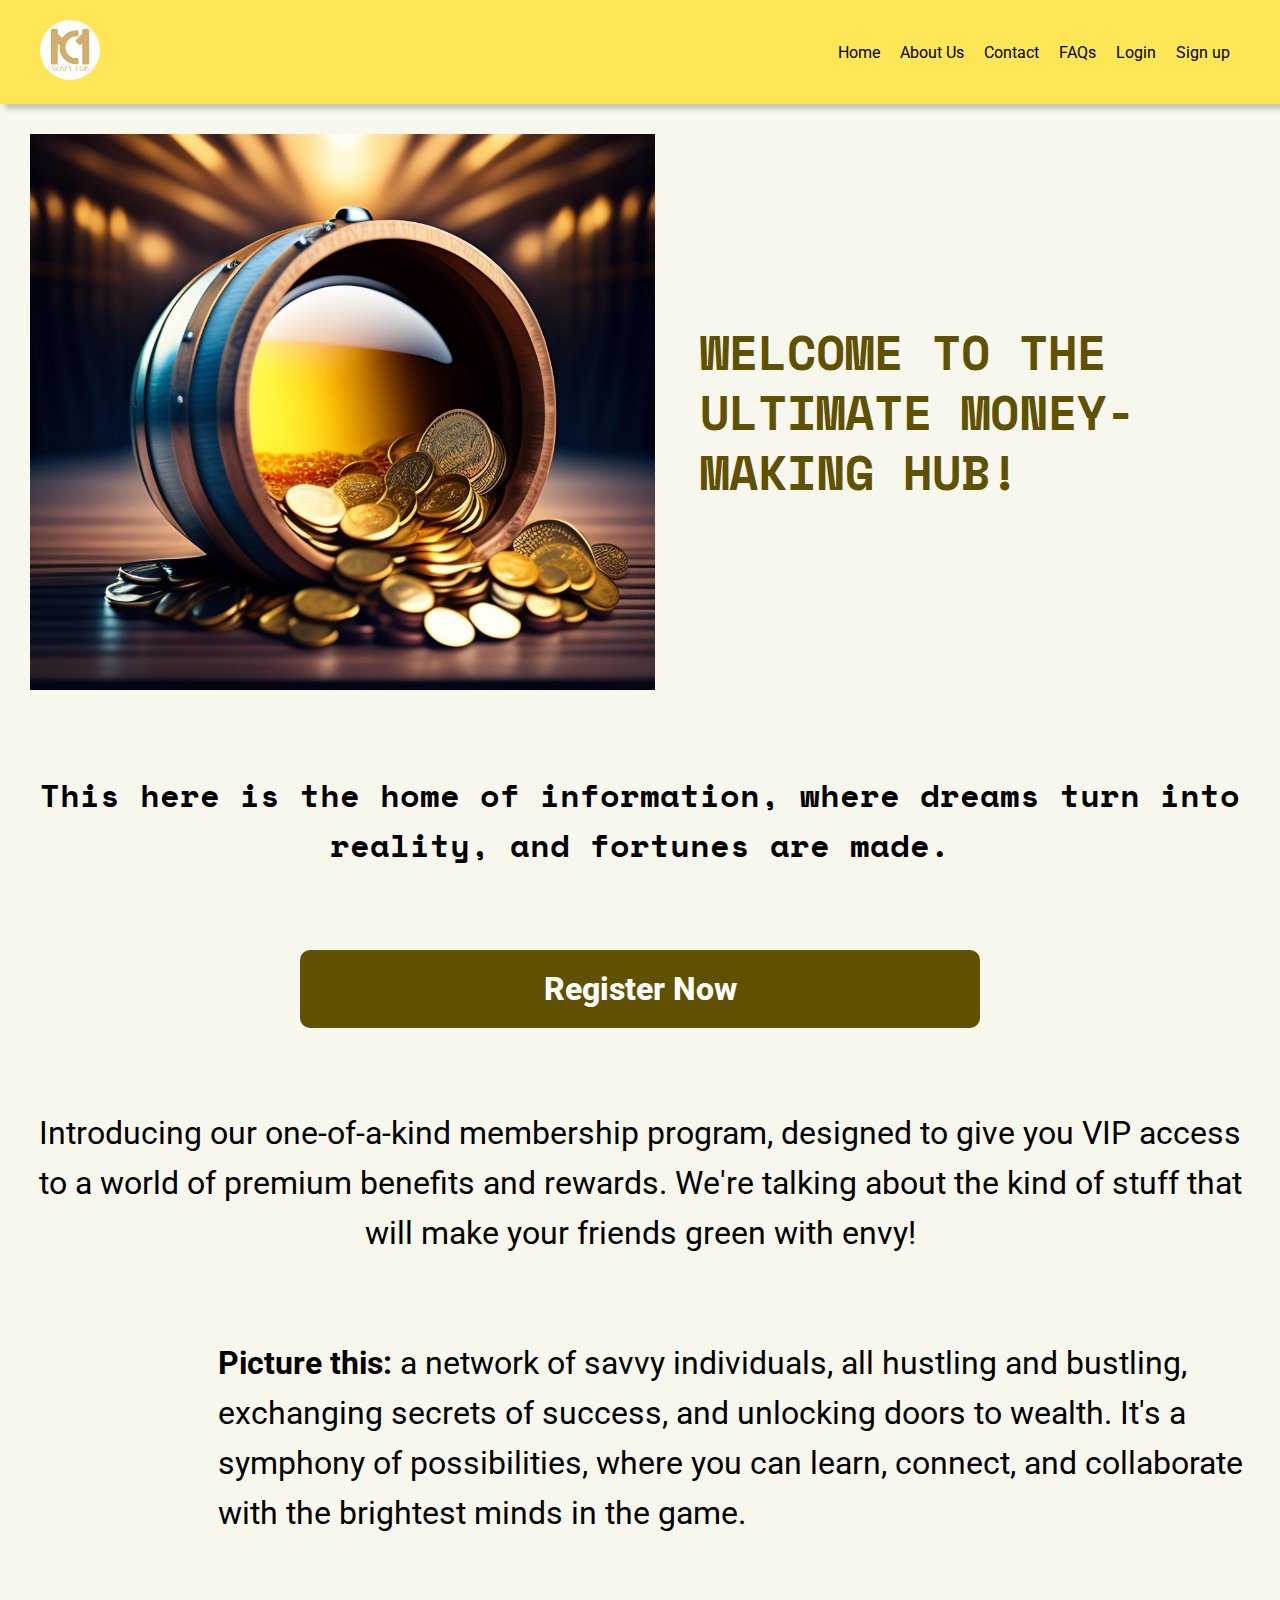
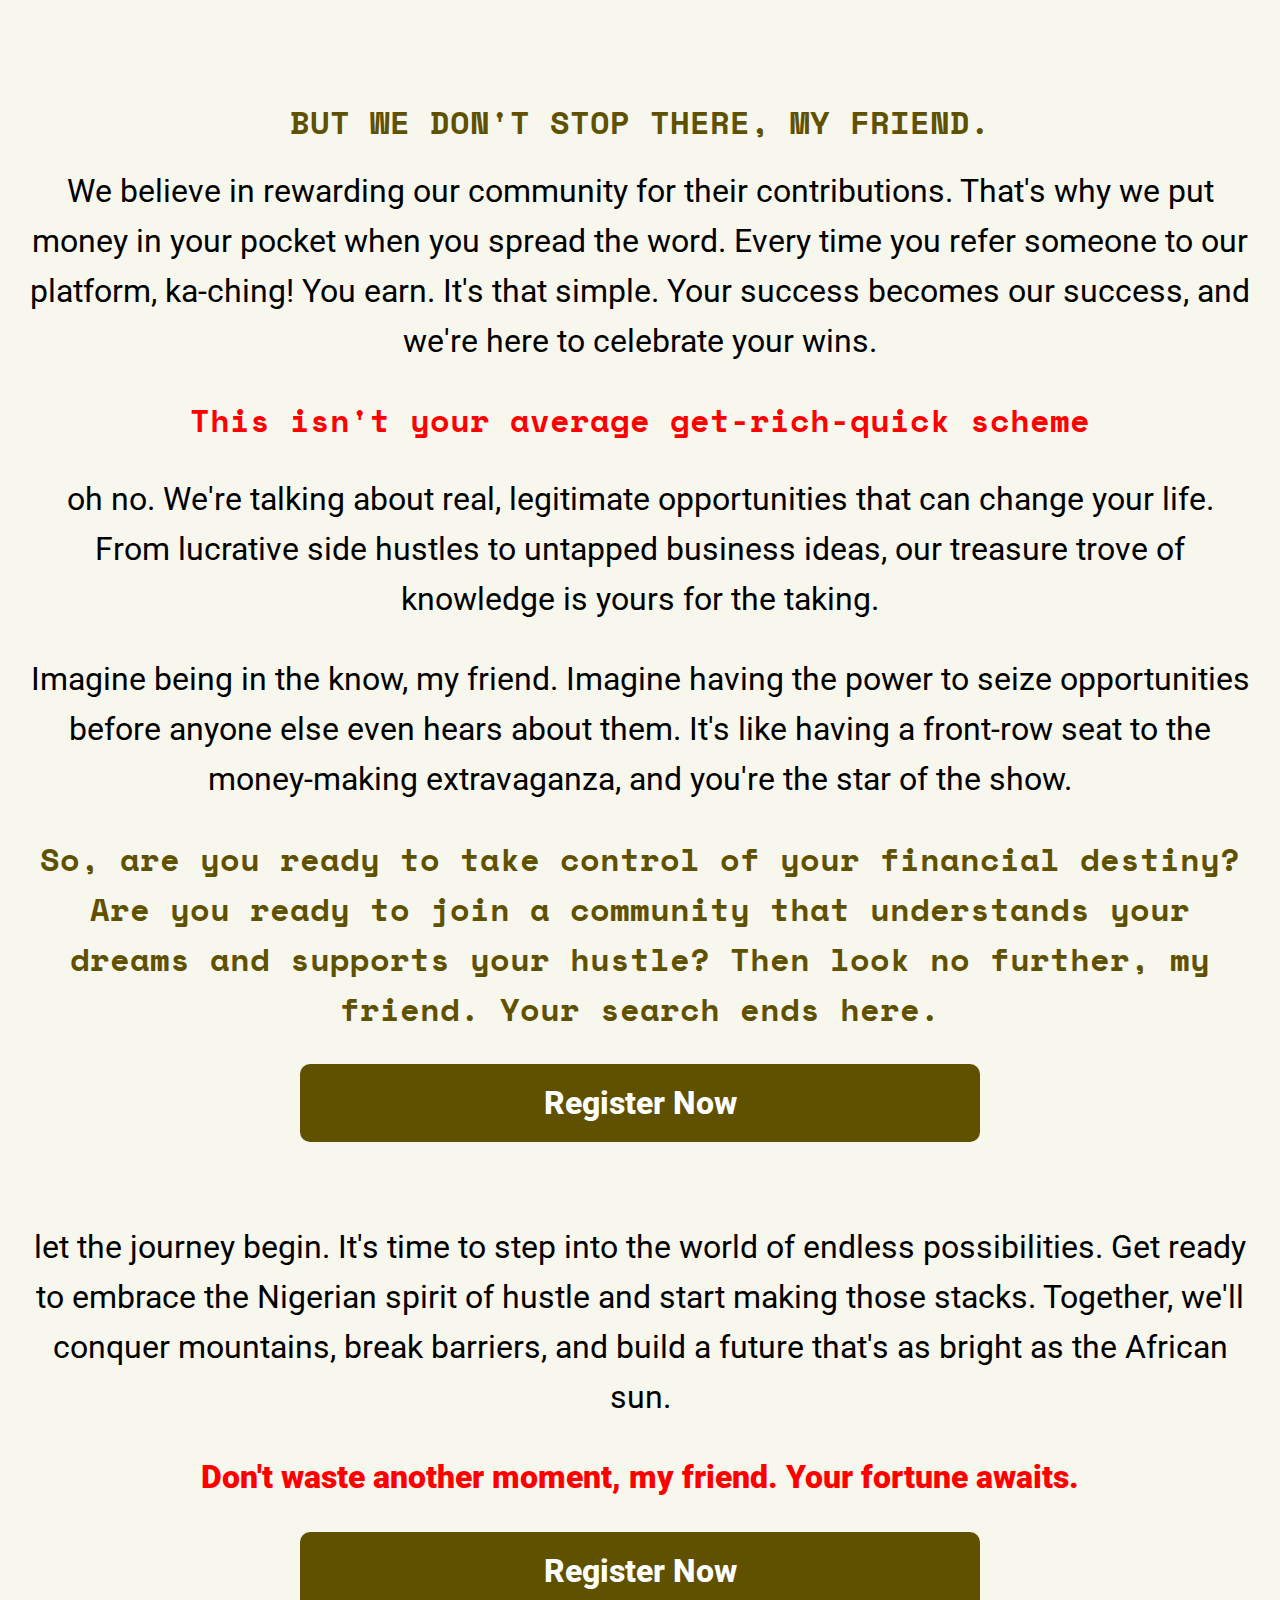
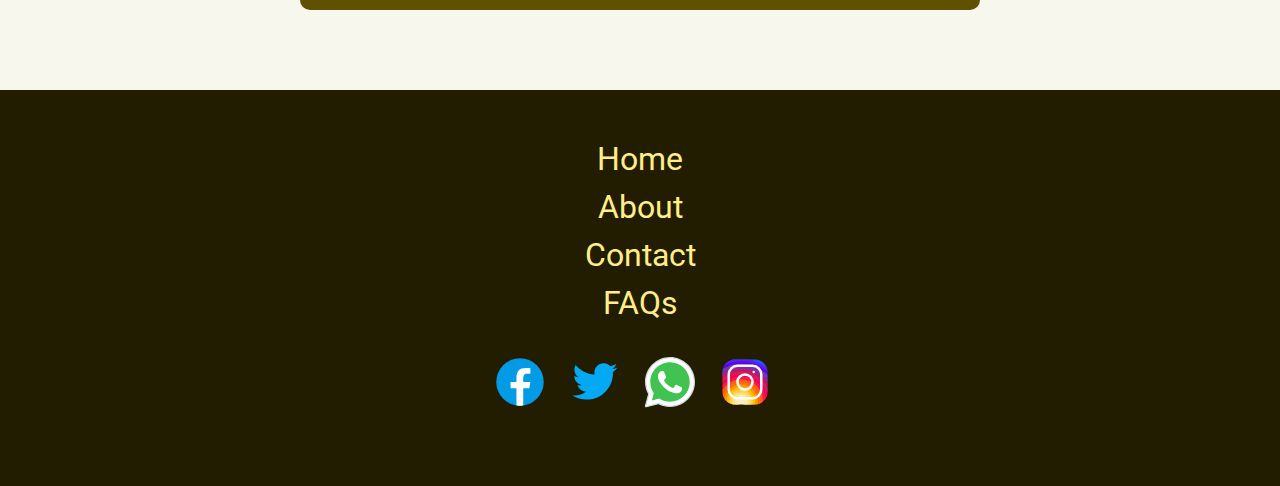
==== commit 017407be: "Add files via upload" ====
--- a/index.html
+++ b/index.html
@@ -53,10 +53,10 @@
                 with envy!
             </h3>
 
-            <div>
+            <div class="man-container">
                 <img class="thoughtful-man" src="Images/closeup-shot-thoughtful-african-american-man-rubbing-beard-looking-upper-left-corner-focused-thinking.jpg" alt="">
 
-                <h3 class="Introducing">
+                <h3 class="Introducing picture-this">
                     <b>Picture this:</b> a network of savvy individuals, all hustling and bustling, exchanging secrets of success, and 
                     unlocking doors to wealth. It's a symphony of possibilities, where you can learn, connect, and 
                     collaborate with the brightest minds in the game.
--- a/style.css
+++ b/style.css
@@ -18,10 +18,13 @@
     --ff-secondary: "Space Mono", sans-serif;
 
     --ff-line-height: 30px;
+    --ff-line-height-d: 60px;
     --ff-font-weigth: 400;
 
     --mm-margin: 0 30px;
     --mm--margin-bottom: 30px;
+
+    --mm--margin-bottom-d: 80px;
 
     --tt-text-align: center;
 
@@ -267,7 +270,7 @@
 }
 
 
-@media (width >= 768px) {
+@media (600px <= width <= 900px) {
     .mobile-nav {
         background-color: rgb(255, 252, 235);
         padding: 20px 40px;
@@ -500,5 +503,254 @@
     }
 }
 
-
-
+@media (width >= 900px) {
+    .mobile-nav {
+        background-color: rgb(255, 230, 86);
+        padding: 20px 40px;
+        display: flex;
+        align-items: center;
+        justify-content: space-between;
+        box-shadow: 5px 5px 5px rgba(0,0,0, .2);
+        position: relative;
+        margin: auto;
+    }
+    
+    .logo {
+        width: 60px;
+        border-radius: 50%;
+    }
+    
+    .hamburger-menu {
+        width: 50px;
+        display: none;
+        
+    }
+    
+    .menu-container {
+        display: block;
+    }
+
+    .menu-container ul {
+        display: flex;
+    }
+    
+    .menu-container li {
+        list-style: none;
+        display: block;
+    }
+    
+    .menu-container ul li a {
+        display: block;
+        text-decoration: none;
+        color: black;
+        padding: 10px;
+        font-size: 1rem;
+    }
+
+    .menu-container ul li a:hover {
+        color: var(--clr-primary-1);
+    }
+
+    .Image-container {
+        display: flex;
+        justify-content: center;
+        align-items: center;
+        margin: auto;
+        margin-top: 30px;
+        margin-left: 30px;
+    }
+
+    .gold-image {
+        width: 50%;
+        margin-right: 30px;
+    }
+
+    .paragraph-container {
+        padding: 15px;
+    }
+
+    .paragraph-container h1 {
+        color: var(--clr-primary-1);
+        font-family: var(--ff-secondary);
+        line-height: var(--ff-line-height-d);
+        font-size: 3rem;
+    }
+
+    .this-here {
+        margin: var(--mm-margin);
+        margin-top: 80px;
+        margin-bottom: var(--mm--margin-bottom-d);
+        text-align: var(--tt-text-align);
+        font-weight: 900;
+        line-height: var(--ff-line-height-i);
+        font-family: var(--ff-secondary);
+        font-size: var(--ff-font-size-1);
+    }
+
+    .register-link {
+        text-decoration: none;
+        background-color: var(--clr-primary-1);
+        color: var(--clr-primary-2);
+        font-size: var(--ff-font-size-1);
+        display: flex;
+        justify-content: center;
+        margin: 0 300px;
+        padding: 20px;
+        border: none;
+        border-radius: 10px;
+        font-weight: 800;
+        margin-bottom: 80px;
+        transition: .3s;
+    }
+
+    .register-link:hover {
+        background-color: black;
+    }
+
+    .Introducing {
+        text-align: var(--tt-text-align);
+        margin: var(--mm-margin);
+        margin-bottom: var(--mm--margin-bottom-d);
+        font-weight: var(--ff-font-weigth);
+        line-height: var(--ff-line-height-i);
+        font-size: var(--ff-font-size-1);
+    }
+
+    .picture-this {
+        text-align: left;
+    }
+
+    .man-container {
+        display: flex;
+        align-items: center;
+        margin-bottom: var(--mm--margin-bottom-d);
+    }
+
+    .thoughtful-man {
+        width: 50%;
+    }
+
+    .stop-there {
+        margin-bottom: var(--mm--margin-bottom);
+        text-align: var(--tt-text-align);
+        margin: var(--mm-margin);
+        text-transform: uppercase;
+        font-family: var(--ff-secondary);
+        color: var(--clr-primary-1);
+        font-size: var(--ff-font-size-1);
+    }
+
+    .we-believe {
+       margin: var(--mm-margin);
+       text-align: var(--tt-text-align);
+       margin-top: 20px;
+       line-height: var(--ff-line-height-i);
+       margin-bottom: var(--mm--margin-bottom);
+       font-weight: var(--ff-font-weigth);
+       font-size: var(--ff-font-size-1);
+    }
+
+    .scheme {
+        font-family: var(--ff-secondary);
+        text-align: var(--tt-text-align);
+        margin: var(--mm-margin);
+        margin-bottom: var(--mm--margin-bottom);
+        color: red;
+        font-family: var(--ff-secondary);
+        font-size: var(--ff-font-size-1);
+    }
+
+    .oh-no {
+        font-weight: var(--ff-font-weigth);
+        margin: var(--mm-margin);
+        text-align: var(--tt-text-align);
+        margin-bottom: var(--mm--margin-bottom);
+        line-height: var(--ff-line-height-i);
+        font-size: var(--ff-font-size-1);
+    }
+
+    .ready {
+        margin: var(--mm-margin);
+        margin-bottom: var(--mm--margin-bottom);
+        text-align: var(--tt-text-align);
+        font-weight: 900;
+        line-height: var(--ff-line-height-i);
+        font-family: var(--ff-secondary);
+        color: var(--clr-primary-1);
+        font-size: var(--ff-font-size-1);
+    }
+
+    .journey-begin {
+        margin: var(--mm-margin);
+        text-align: var(--tt-text-align);
+        margin-bottom: var(--mm--margin-bottom);
+        font-weight: var(--ff-font-weigth);
+        line-height: var(--ff-line-height-i);
+        font-size: var(--ff-font-size-1);
+    }
+
+    .dont-waste {
+        margin: var(--mm-margin);
+        text-align: var(--tt-text-align);
+        margin-bottom: var(--mm--margin-bottom);
+        font-weight: 900;
+        line-height: var(--ff-line-height-i);
+        color: red;
+        font-size: var(--ff-font-size-1);
+    }
+
+   
+
+    footer {
+        background-color: rgb(34, 29, 0);
+        padding: 50px;
+    }
+
+    .links-container {
+        display: flex;
+        justify-content: center;
+    }
+
+    .links-container ul li {
+        list-style: none;
+        margin-bottom: 10px;
+    }
+
+    .links-container ul {
+        display: flex;
+        flex-direction: column;
+        align-items: center;
+    }
+
+    .links-container ul li a {
+        text-align: var(--tt-text-align);
+        font-size: large;
+        text-decoration: none;
+        color: rgb(255, 237, 138);
+        font-size: var(--ff-font-size-1);
+    }
+
+    .social-list {
+        display: flex;
+        align-items: center;
+    }
+
+    .social-list li {
+        list-style: none;
+    }
+
+    .social-list svg {
+        width: 60px;
+        margin-right: 15px;
+    }
+
+    .social-icon-container {
+        display: flex;
+        justify-content: center;
+    }
+}
+
+
+
+
+
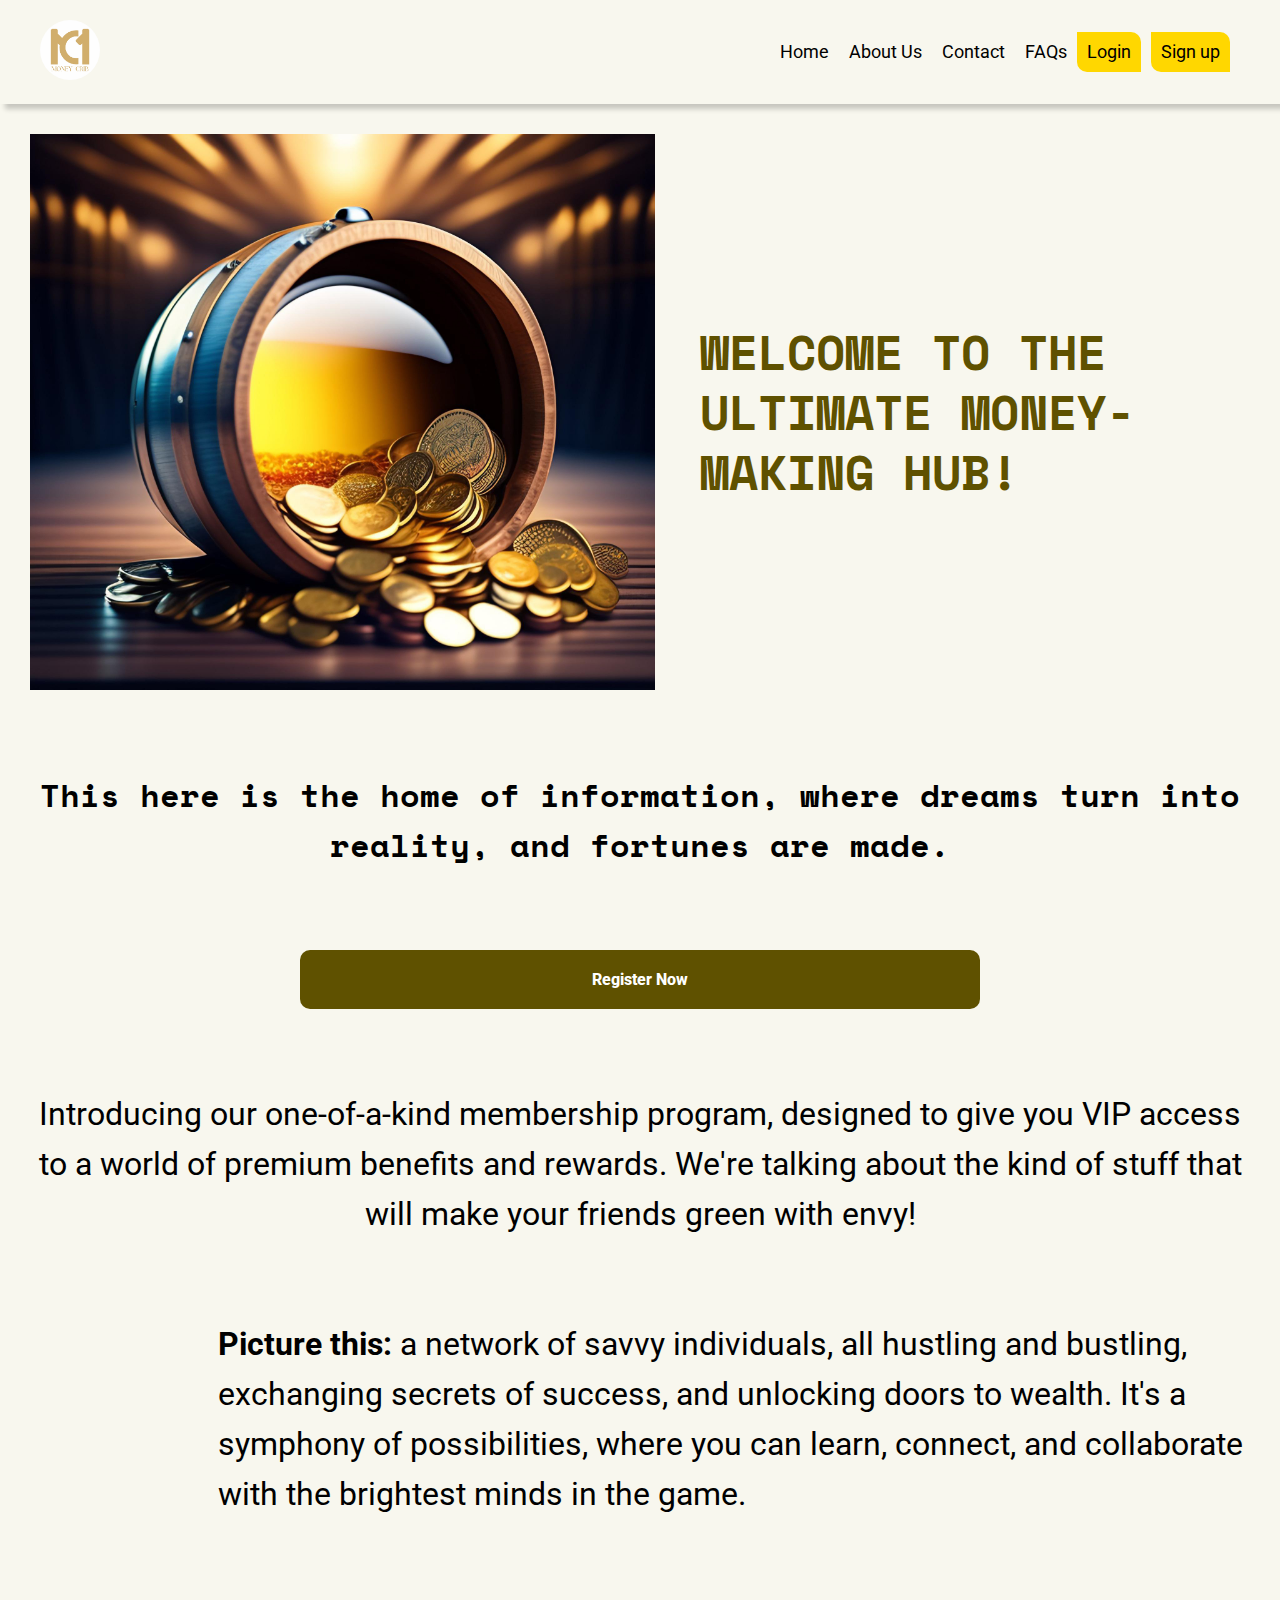
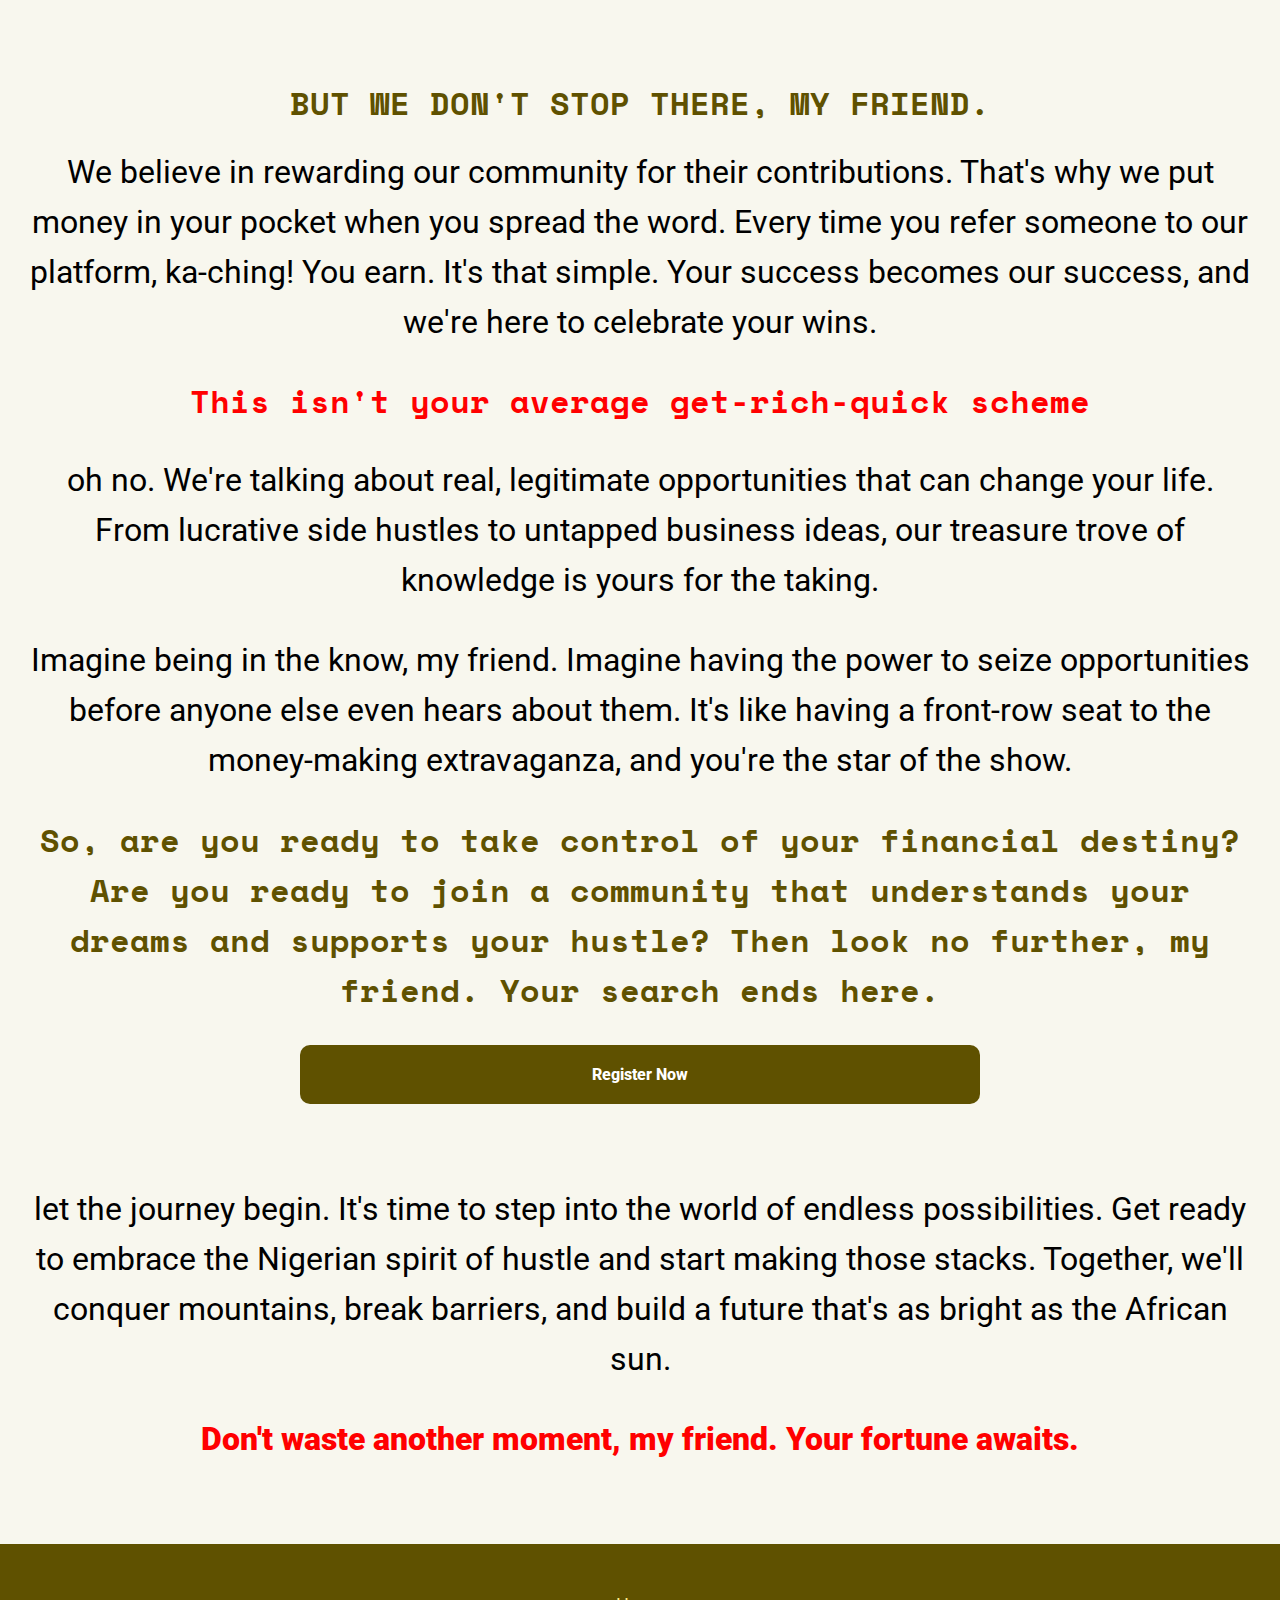
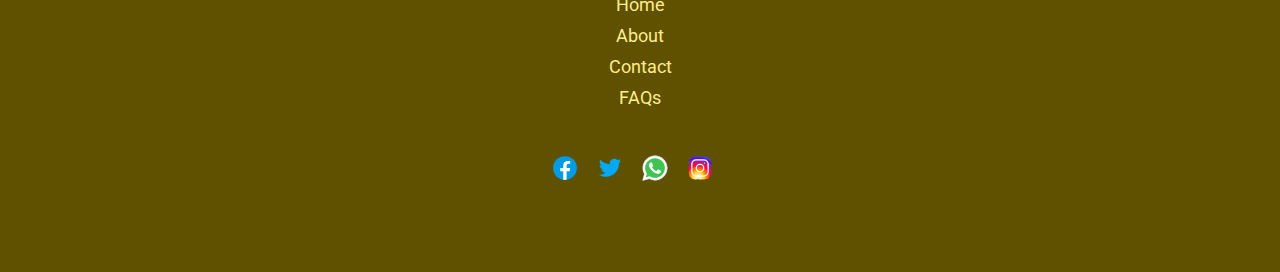
==== commit 0e98938c: "Add files via upload" ====
--- a/index.html
+++ b/index.html
@@ -6,7 +6,7 @@
     <link rel="shortcut icon" href="Images/Money Crib 2.jpg" type="image/x-icon">
     <link href="https://fonts.googleapis.com/css2?family=Space+Mono:ital,wght@0,400;0,700;1,400;1,700&display=swap" rel="stylesheet">
     <link href="https://fonts.googleapis.com/css2?family=Roboto:ital,wght@0,300;0,400;0,500;0,700;0,900;1,300;1,400;1,500;1,700;1,900&display=swap" rel="stylesheet">
-    <link rel="stylesheet" href="style.css">
+    <link rel="stylesheet" href="styles/style.css">
     <title>MoneyCrib | Hompage</title>
 </head>
 <body>
@@ -16,13 +16,13 @@
             <a href="index.html"><img class="logo" src="Images/Money Crib 2.jpg" alt=""></a>
             <div class="menu-container">
                 <ul>
-                    <li><a href="">Home</a></li>
-                    <li><a href="">About Us</a></li>
-                    <li><a href="">Contact</a></li>
-                    <li><a href="">FAQs</a></li>
+                    <li><a href="/index.html">Home</a></li>
+                    <li><a href="about-us.html">About Us</a></li>
+                    <li><a href="contact.html">Contact</a></li>
+                    <li><a href="FAQs.html">FAQs</a></li>
                     <ul>
-                        <li><a href="">Login</a></li>
-                        <li><a href="">Sign up</a></li>
+                        <li><a href="Sign-in.html" class="login">Login</a></li>
+                        <li><a href="/registration.html" class="login">Sign up</a></li>
                         
                     </ul>
                 </ul>
@@ -45,7 +45,7 @@
             <h2 class="this-here">This      here is the home of   information, where dreams turn into reality, and fortunes are made.
             </h2>
 
-            <a class="register-link" href="">Register Now</a>
+            <a class="register-link" href="/registration.html">Register Now</a>
 
             <h3 class="Introducing">
                 Introducing our one-of-a-kind membership program, designed to give you VIP access to a world of 
@@ -96,7 +96,7 @@
                 here.
             </h1>
 
-            <a class="register-link" href="">Register Now</a>
+            <a class="register-link" href="/registration.html">Register Now</a>
 
             <h3 class="journey-begin">
                 let the journey begin. It's time to step into the world of endless 
@@ -106,17 +106,19 @@
                 <h3 class="dont-waste">Don't waste another moment, my friend. Your fortune awaits.</h3>
             </h3>
 
-            <a class="register-link" href="">Register Now</a>
+           <!--
+             <a class="register-link" href="">Register Now</a>
+           -->
         </section>
         
 
         <footer>
             <div class="links-container">
                 <ul>
-                    <li><a href="">Home</a></li>
-                    <li><a href="">About</a></li>
-                    <li><a href="">Contact</a></li>
-                    <li><a href="">FAQs</a></li>
+                    <li><a href="index.html">Home</a></li>
+                    <li><a href="about-us.html">About</a></li>
+                    <li><a href="contact.html">Contact</a></li>
+                    <li><a href="FAQs.html">FAQs</a></li>
                 </ul>
             </div>
                 
--- a/styles/style.css
+++ b/styles/style.css
@@ -0,0 +1,781 @@
+*{
+    margin: 0;
+    padding: 0;
+}
+
+body {
+    background-color: rgb(248, 247, 238);
+    font-family: "Roboto", Arial, Helvetica, sans-serif;
+    
+}
+
+
+:root {
+    --clr-primary-1: rgb(95, 81, 0);
+    --clr-primary-2: rgb(255, 255, 255);
+
+    --ff-primary: "Roboto", sans-serif;
+    --ff-secondary: "Space Mono", sans-serif;
+
+    --ff-line-height: 30px;
+    --ff-line-height-d: 60px;
+    --ff-font-weigth: 400;
+
+    --mm-margin: 0 30px;
+    --mm--margin-bottom: 30px;
+
+    --mm--margin-bottom-d: 80px;
+
+    --tt-text-align: center;
+
+    /*ipad screeen*/
+
+    --ff-line-height-i: 50px;
+    --ff-font-size-1: xx-large;
+}
+
+@media (width <= 600px) {
+    .mobile-nav {
+        background-color: rgb(255, 252, 235);
+        padding: 20px 40px;
+        display: flex;
+        align-items: center;
+        justify-content: space-between;
+        box-shadow: 5px 5px 5px rgba(0,0,0, .2);
+        position: relative;
+        margin: auto;
+    }
+    
+    .logo {
+        width: 60px;
+        border-radius: 50%;
+    }
+    
+    .hamburger-menu {
+        width: 50px;
+        
+    }
+    
+    .menu-container {
+        display: none;
+        position: absolute;
+        bottom: -370px;
+        left: 0;
+        right: 0;
+        z-index: 1;
+    }
+    
+    .menu-container li {
+        list-style: none;
+        display: block;
+    }
+    
+    .menu-container ul li a {
+        display: block;
+        text-decoration: none;
+        background-color: rgb(43, 36, 1);
+        color: white;
+        padding: 20px;
+        font-size: large;
+        transition: .3s;
+    }
+    
+    .menu-container ul li a:hover {
+        padding-left: 40px;
+        background-color: rgb(92, 77, 1);
+    }
+
+    .Image-container {
+        display: flex;
+        position: relative;
+        margin: auto;
+        
+    }
+
+    .gold-image {
+        width: 100%;
+    }
+
+    .paragraph-container {
+        background-color: var(--clr-primary-1);
+        position: absolute;
+        bottom: -50px;
+        margin: var(--mm-margin);
+        padding: 15px;
+        box-shadow: 5px 5px 5px rgba(0,0,0, .2);
+    }
+
+    .paragraph-container h1 {
+        text-align: var(--tt-text-align);
+        color: var(--clr-primary-2);
+        font-family: var(--ff-secondary);
+        line-height: var(--ff-line-height);
+    }
+
+    .this-here {
+        margin: var(--mm-margin);
+        margin-top: 80px;
+        margin-bottom: var(--mm--margin-bottom);
+        text-align: var(--tt-text-align);
+        font-weight: 900;
+        line-height: 30px;
+        font-family: var(--ff-secondary);
+    }
+
+    .register-link {
+        text-decoration: none;
+        background-color: var(--clr-primary-1);
+        color: var(--clr-primary-2);
+        font-size: large;
+        display: flex;
+        justify-content: center;
+        margin: 0 60px;
+        padding: 20px;
+        border: none;
+        border-radius: 10px;
+        font-weight: 800;
+        margin-bottom: 30px;
+    }
+
+    .Introducing {
+        text-align: var(--tt-text-align);
+        margin: var(--mm-margin);
+        margin-bottom: var(--mm--margin-bottom);
+        font-weight: var(--ff-font-weigth);
+        line-height: var(--ff-line-height);
+    }
+
+    .thoughtful-man {
+        width: 100%;
+        margin-bottom: var(--mm--margin-bottom);
+    }
+
+    .stop-there {
+        margin-bottom: var(--mm--margin-bottom);
+        text-align: var(--tt-text-align);
+        margin: var(--mm-margin);
+        text-transform: uppercase;
+        font-family: var(--ff-secondary);
+        color: var(--clr-primary-1);
+    }
+
+    .we-believe {
+       margin: var(--mm-margin);
+       text-align: var(--tt-text-align);
+       margin-top: 20px;
+       line-height: var(--ff-line-height);
+       margin-bottom: var(--mm--margin-bottom);
+       font-weight: var(--ff-font-weigth);
+    }
+
+    .scheme {
+        font-family: var(--ff-secondary);
+        text-align: var(--tt-text-align);
+        margin: var(--mm-margin);
+        margin-bottom: var(--mm--margin-bottom);
+        color: red;
+        font-family: var(--ff-secondary);
+    }
+
+    .oh-no {
+        font-weight: var(--ff-font-weigth);
+        margin: var(--mm-margin);
+        text-align: var(--tt-text-align);
+        margin-bottom: var(--mm--margin-bottom);
+        line-height: var(--ff-line-height);
+    }
+
+    .ready {
+        margin: var(--mm-margin);
+        margin-bottom: var(--mm--margin-bottom);
+        text-align: var(--tt-text-align);
+        font-weight: 900;
+        line-height: 30px;
+        font-family: var(--ff-secondary);
+        color: var(--clr-primary-1);
+    }
+
+    .journey-begin {
+        margin: var(--mm-margin);
+        text-align: var(--tt-text-align);
+        margin-bottom: var(--mm--margin-bottom);
+        font-weight: var(--ff-font-weigth);
+        line-height: var(--ff-line-height);
+    }
+
+    .dont-waste {
+        margin: var(--mm-margin);
+        text-align: var(--tt-text-align);
+        margin-bottom: var(--mm--margin-bottom);
+        font-weight: 900;
+        line-height: var(--ff-line-height);
+        color: red;
+    }
+
+    .dreams {
+        margin: var(--mm-margin);
+        text-align: var(--tt-text-align);
+        margin-bottom: var(--mm--margin-bottom);
+        font-weight: 900;
+        line-height: var(--ff-line-height);
+    }
+
+    footer {
+        background-color: var(--clr-primary-1);
+        padding: 50px;
+    }
+
+    .links-container {
+        display: flex;
+        justify-content: center;
+    }
+
+    .links-container ul li {
+        list-style: none;
+        margin-bottom: 10px;
+    }
+
+    .links-container ul {
+        display: flex;
+        flex-direction: column;
+        align-items: center;
+    }
+
+    .links-container ul li a {
+        text-align: var(--tt-text-align);
+        font-size: large;
+        text-decoration: none;
+        color: rgb(255, 237, 138);
+        
+    }
+
+    .social-list {
+        display: flex;
+        align-items: center;
+    }
+
+    .social-list li {
+        list-style: none;
+    }
+
+    .social-list svg {
+        width: 40px;
+        margin-right: 15px;
+    }
+
+    .social-icon-container {
+        display: flex;
+        justify-content: center;
+    }
+}
+
+
+@media (600px <= width <= 900px) {
+    .mobile-nav {
+        background-color: rgb(255, 252, 235);
+        padding: 20px 40px;
+        display: flex;
+        align-items: center;
+        justify-content: space-between;
+        box-shadow: 5px 5px 5px rgba(0,0,0, .2);
+        position: relative;
+        margin: auto;
+    }
+    
+    .logo {
+        width: 60px;
+        border-radius: 50%;
+    }
+    
+    .hamburger-menu {
+        width: 50px;
+        display: none;
+        
+    }
+    
+    .menu-container {
+        display: block;
+    }
+
+    .menu-container ul {
+        display: flex;
+    }
+    
+    .menu-container li {
+        list-style: none;
+        display: block;
+    }
+    
+    .menu-container ul li a {
+        display: block;
+        text-decoration: none;
+        color: black;
+        padding: 10px;
+        font-size: 1.1rem;
+    }
+
+    .login {
+        background-color: gold;
+        border-top-right-radius: 10px;
+        border-bottom-left-radius: 10px;
+        color: white;
+        transition: .1s;
+        margin-right: 10px;
+    }
+
+    .Image-container {
+        display: flex;
+        position: relative;
+        margin: auto;
+        
+    }
+
+    .gold-image {
+        width: 100%;
+    }
+
+    .paragraph-container {
+        background-color: var(--clr-primary-1);
+        position: absolute;
+        bottom: -30px;
+        left: 35px;
+        right: 35px;
+        padding: 15px;
+        box-shadow: 5px 5px 5px rgba(0,0,0, .2);
+    }
+
+    .paragraph-container h1 {
+        text-align: var(--tt-text-align);
+        color: var(--clr-primary-2);
+        font-family: var(--ff-secondary);
+        line-height: var(--ff-line-height);
+        font-size: var(--ff-font-size-1);
+    }
+
+    .this-here {
+        margin: var(--mm-margin);
+        margin-top: 80px;
+        margin-bottom: var(--mm--margin-bottom);
+        text-align: var(--tt-text-align);
+        font-weight: 900;
+        line-height: var(--ff-line-height-i);
+        font-family: var(--ff-secondary);
+        font-size: var(--ff-font-size-1);
+    }
+
+    .register-link {
+        text-decoration: none;
+        background-color: var(--clr-primary-1);
+        color: var(--clr-primary-2);
+        font-size: var(--ff-font-size-1);
+        display: flex;
+        justify-content: center;
+        margin: 0 60px;
+        padding: 20px;
+        border: none;
+        border-radius: 10px;
+        font-weight: 800;
+        margin-bottom: 30px;
+    }
+
+    .Introducing {
+        text-align: var(--tt-text-align);
+        margin: var(--mm-margin);
+        margin-bottom: var(--mm--margin-bottom);
+        font-weight: var(--ff-font-weigth);
+        line-height: var(--ff-line-height-i);
+        font-size: var(--ff-font-size-1);
+    }
+
+    .thoughtful-man {
+        width: 100%;
+        margin-bottom: var(--mm--margin-bottom);
+    }
+
+    .stop-there {
+        margin-bottom: var(--mm--margin-bottom);
+        text-align: var(--tt-text-align);
+        margin: var(--mm-margin);
+        text-transform: uppercase;
+        font-family: var(--ff-secondary);
+        color: var(--clr-primary-1);
+        font-size: var(--ff-font-size-1);
+    }
+
+    .we-believe {
+       margin: var(--mm-margin);
+       text-align: var(--tt-text-align);
+       margin-top: 20px;
+       line-height: var(--ff-line-height-i);
+       margin-bottom: var(--mm--margin-bottom);
+       font-weight: var(--ff-font-weigth);
+       font-size: var(--ff-font-size-1);
+    }
+
+    .scheme {
+        font-family: var(--ff-secondary);
+        text-align: var(--tt-text-align);
+        margin: var(--mm-margin);
+        margin-bottom: var(--mm--margin-bottom);
+        color: red;
+        font-family: var(--ff-secondary);
+        font-size: var(--ff-font-size-1);
+    }
+
+    .oh-no {
+        font-weight: var(--ff-font-weigth);
+        margin: var(--mm-margin);
+        text-align: var(--tt-text-align);
+        margin-bottom: var(--mm--margin-bottom);
+        line-height: var(--ff-line-height-i);
+        font-size: var(--ff-font-size-1);
+    }
+
+    .ready {
+        margin: var(--mm-margin);
+        margin-bottom: var(--mm--margin-bottom);
+        text-align: var(--tt-text-align);
+        font-weight: 900;
+        line-height: var(--ff-line-height-i);
+        font-family: var(--ff-secondary);
+        color: var(--clr-primary-1);
+        font-size: var(--ff-font-size-1);
+    }
+
+    .journey-begin {
+        margin: var(--mm-margin);
+        text-align: var(--tt-text-align);
+        margin-bottom: var(--mm--margin-bottom);
+        font-weight: var(--ff-font-weigth);
+        line-height: var(--ff-line-height-i);
+        font-size: var(--ff-font-size-1);
+    }
+
+    .dont-waste {
+        margin: var(--mm-margin);
+        text-align: var(--tt-text-align);
+        margin-bottom: var(--mm--margin-bottom);
+        font-weight: 900;
+        line-height: var(--ff-line-height-i);
+        color: red;
+        font-size: var(--ff-font-size-1);
+    }
+
+   
+
+    footer {
+        background-color: var(--clr-primary-1);
+        padding: 50px;
+    }
+
+    .links-container {
+        display: flex;
+        justify-content: center;
+    }
+
+    .links-container ul li {
+        list-style: none;
+        margin-bottom: 10px;
+    }
+
+    .links-container ul {
+        display: flex;
+        flex-direction: column;
+        align-items: center;
+    }
+
+    .links-container ul li a {
+        text-align: var(--tt-text-align);
+        font-size: large;
+        text-decoration: none;
+        color: rgb(255, 237, 138);
+    }
+
+    .social-list {
+        display: flex;
+        align-items: center;
+    }
+
+    .social-list li {
+        list-style: none;
+    }
+
+    .social-list svg {
+        width: 40px;
+        margin-right: 15px;
+    }
+
+    .social-icon-container {
+        display: flex;
+        justify-content: center;
+    }
+}
+
+@media (width >= 900px) {
+    .mobile-nav {
+        padding: 20px 40px;
+        display: flex;
+        align-items: center;
+        justify-content: space-between;
+        box-shadow: 5px 5px 5px rgba(0,0,0, .2);
+        position: relative;
+        margin: auto;
+    }
+
+    
+    
+    .logo {
+        width: 60px;
+        border-radius: 50%;
+    }
+    
+    .hamburger-menu {
+        width: 50px;
+        display: none;
+        
+    }
+    
+    .menu-container {
+        display: block;
+    }
+
+    .menu-container ul {
+        display: flex;
+    }
+    
+    .menu-container li {
+        list-style: none;
+        display: block;
+    }
+    
+    .menu-container ul li a {
+        display: block;
+        text-decoration: none;
+        color: black;
+        padding: 10px;
+        font-size: 1.1rem;
+    }
+
+    .menu-container ul li a:hover {
+        color: var(--clr-primary-1);
+    }
+
+    .login {
+        background-color: gold;
+        border-top-right-radius: 10px;
+        border-bottom-left-radius: 10px;
+        color: white;
+        transition: .1s;
+        margin-right: 10px;
+    }
+
+    .login:hover {
+        background-color: rgb(255, 236, 128);
+        color: black;
+    }
+
+    .Image-container {
+        display: flex;
+        justify-content: center;
+        align-items: center;
+        margin: auto;
+        margin-top: 30px;
+        margin-left: 30px;
+    }
+
+    .gold-image {
+        width: 50%;
+        margin-right: 30px;
+    }
+
+    .paragraph-container {
+        padding: 15px;
+    }
+
+    .paragraph-container h1 {
+        color: var(--clr-primary-1);
+        font-family: var(--ff-secondary);
+        line-height: var(--ff-line-height-d);
+        font-size: 3rem;
+    }
+
+    .this-here {
+        margin: var(--mm-margin);
+        margin-top: 80px;
+        margin-bottom: var(--mm--margin-bottom-d);
+        text-align: var(--tt-text-align);
+        font-weight: 900;
+        line-height: var(--ff-line-height-i);
+        font-family: var(--ff-secondary);
+        font-size: var(--ff-font-size-1);
+    }
+
+    .register-link {
+        text-decoration: none;
+        background-color: var(--clr-primary-1);
+        color: var(--clr-primary-2);
+        display: flex;
+        justify-content: center;
+        margin: 0 300px;
+        padding: 20px;
+        border: none;
+        border-radius: 10px;
+        font-weight: 800;
+        margin-bottom: 80px;
+        transition: .3s;
+    }
+
+    .register-link:hover {
+        background-color: black;
+    }
+
+    .Introducing {
+        text-align: var(--tt-text-align);
+        margin: var(--mm-margin);
+        margin-bottom: var(--mm--margin-bottom-d);
+        font-weight: var(--ff-font-weigth);
+        line-height: var(--ff-line-height-i);
+        font-size: var(--ff-font-size-1);
+    }
+
+    .picture-this {
+        text-align: left;
+    }
+
+    .man-container {
+        display: flex;
+        align-items: center;
+        margin-bottom: var(--mm--margin-bottom-d);
+    }
+
+    .thoughtful-man {
+        width: 50%;
+    }
+
+    .stop-there {
+        margin-bottom: var(--mm--margin-bottom);
+        text-align: var(--tt-text-align);
+        margin: var(--mm-margin);
+        text-transform: uppercase;
+        font-family: var(--ff-secondary);
+        color: var(--clr-primary-1);
+        font-size: var(--ff-font-size-1);
+    }
+
+    .we-believe {
+       margin: var(--mm-margin);
+       text-align: var(--tt-text-align);
+       margin-top: 20px;
+       line-height: var(--ff-line-height-i);
+       margin-bottom: var(--mm--margin-bottom);
+       font-weight: var(--ff-font-weigth);
+       font-size: var(--ff-font-size-1);
+    }
+
+    .scheme {
+        font-family: var(--ff-secondary);
+        text-align: var(--tt-text-align);
+        margin: var(--mm-margin);
+        margin-bottom: var(--mm--margin-bottom);
+        color: red;
+        font-family: var(--ff-secondary);
+        font-size: var(--ff-font-size-1);
+    }
+
+    .oh-no {
+        font-weight: var(--ff-font-weigth);
+        margin: var(--mm-margin);
+        text-align: var(--tt-text-align);
+        margin-bottom: var(--mm--margin-bottom);
+        line-height: var(--ff-line-height-i);
+        font-size: var(--ff-font-size-1);
+    }
+
+    .ready {
+        margin: var(--mm-margin);
+        margin-bottom: var(--mm--margin-bottom);
+        text-align: var(--tt-text-align);
+        font-weight: 900;
+        line-height: var(--ff-line-height-i);
+        font-family: var(--ff-secondary);
+        color: var(--clr-primary-1);
+        font-size: var(--ff-font-size-1);
+    }
+
+    .journey-begin {
+        margin: var(--mm-margin);
+        text-align: var(--tt-text-align);
+        margin-bottom: var(--mm--margin-bottom);
+        font-weight: var(--ff-font-weigth);
+        line-height: var(--ff-line-height-i);
+        font-size: var(--ff-font-size-1);
+    }
+
+    .dont-waste {
+        margin: var(--mm-margin);
+        text-align: var(--tt-text-align);
+        margin-bottom: var(--mm--margin-bottom);
+        font-weight: 900;
+        line-height: var(--ff-line-height-i);
+        color: red;
+        font-size: var(--ff-font-size-1);
+    }
+
+   
+
+    footer {
+        margin: auto;
+        background-color: var(--clr-primary-1);
+        padding: 50px;
+        margin-top: 80px;
+        
+    }
+
+    .links-container {
+        display: flex;
+        justify-content: center;
+    }
+
+    .links-container ul li {
+        list-style: none;
+        margin-bottom: 10px;
+    }
+
+    .links-container ul {
+        display: flex;
+        flex-direction: column;
+        align-items: center;
+    }
+
+    .links-container ul li a {
+        text-align: var(--tt-text-align);
+        font-size: large;
+        text-decoration: none;
+        color: rgb(255, 237, 138);
+    }
+
+    .social-list {
+        display: flex;
+        align-items: center;
+    }
+
+    .social-list li {
+        list-style: none;
+    }
+
+    .social-list svg {
+        width: 30px;
+        margin-right: 15px;
+        cursor: pointer;
+    }
+
+    .social-icon-container {
+        display: flex;
+        justify-content: center;
+    }
+}
+
+
+
+
+
